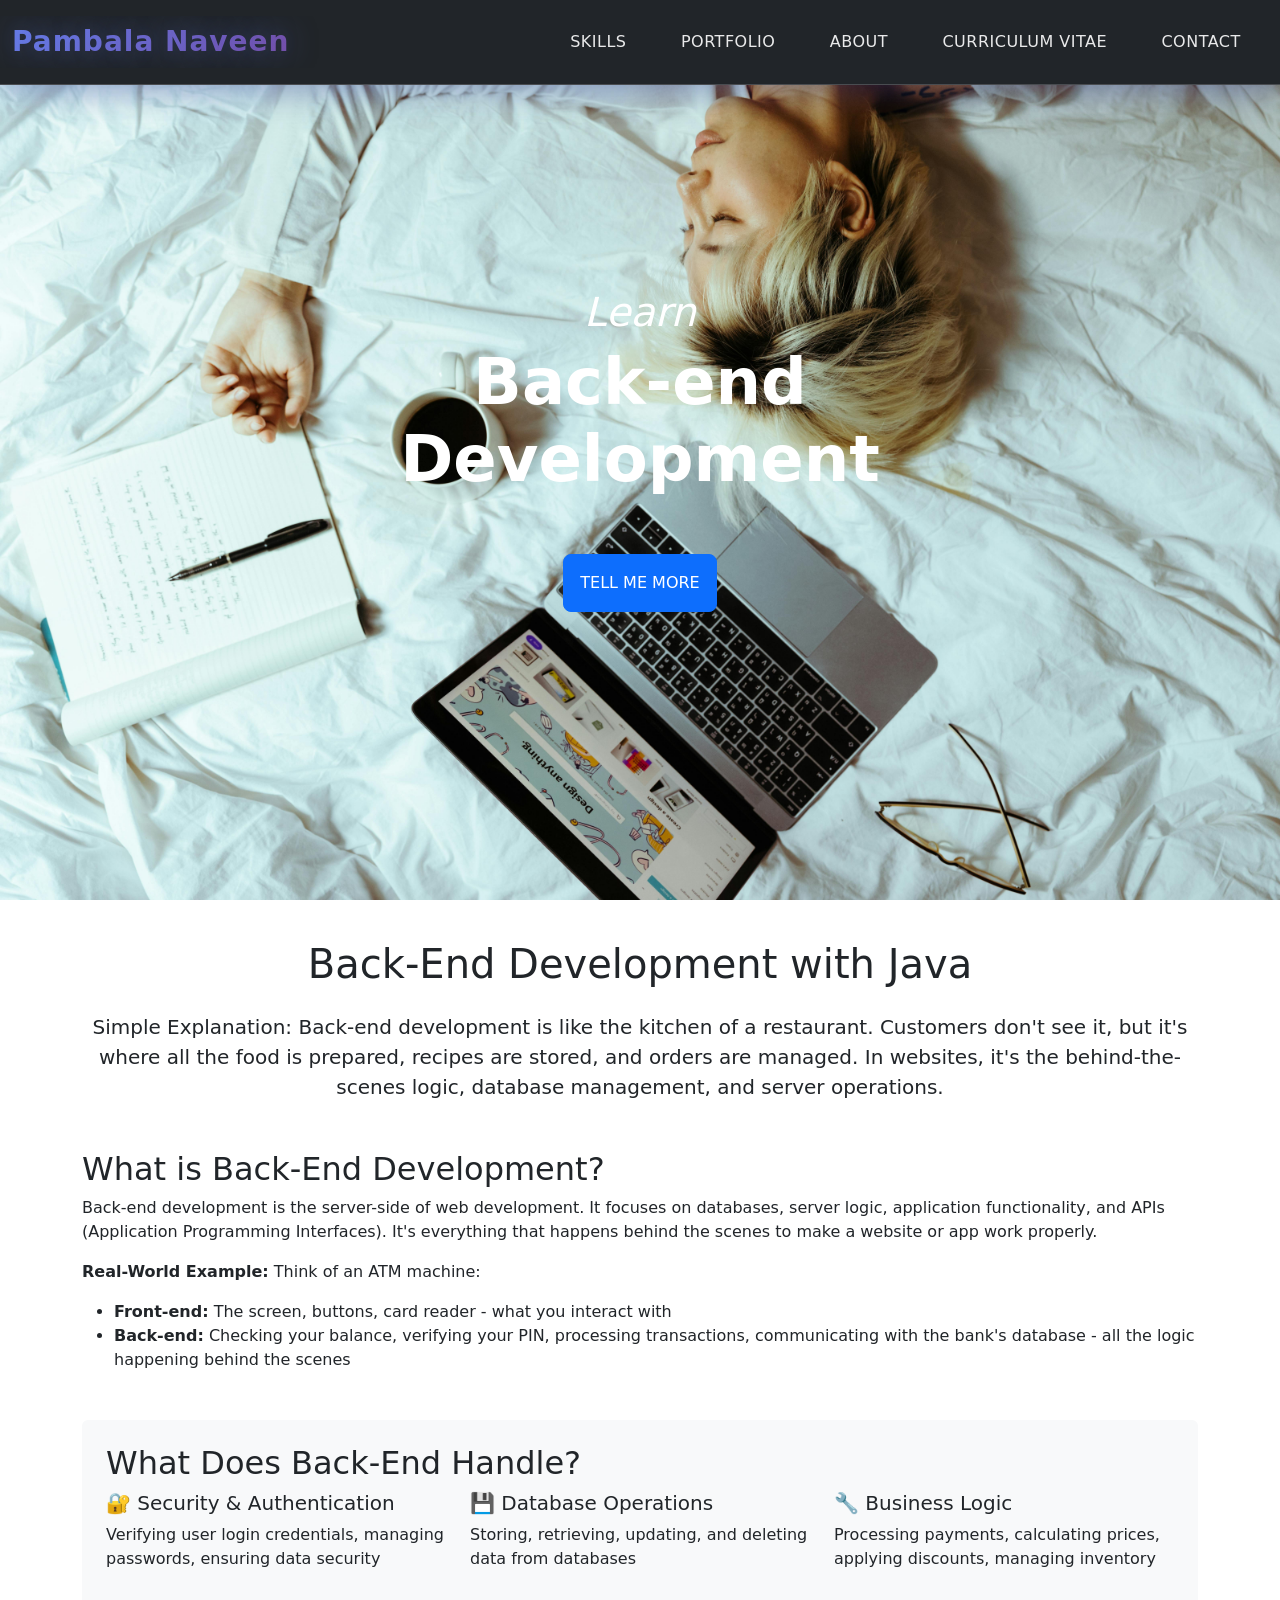
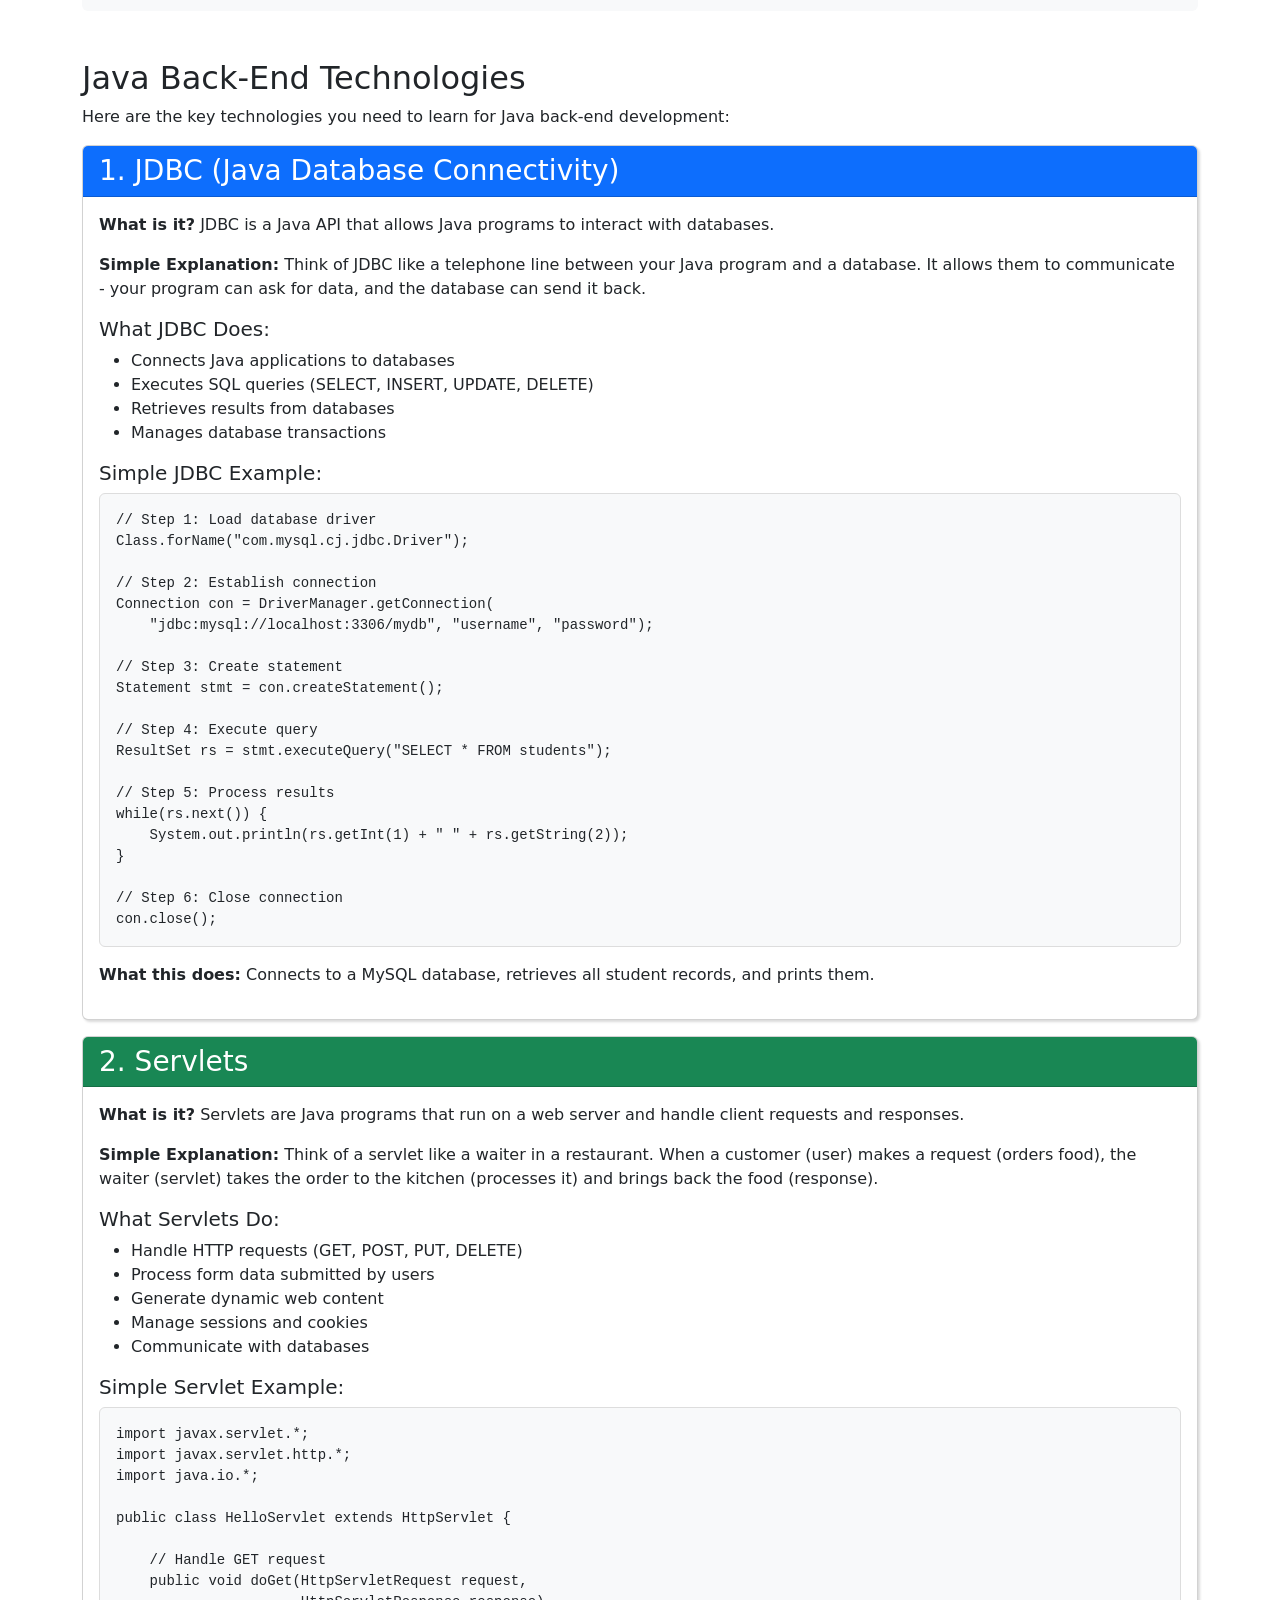
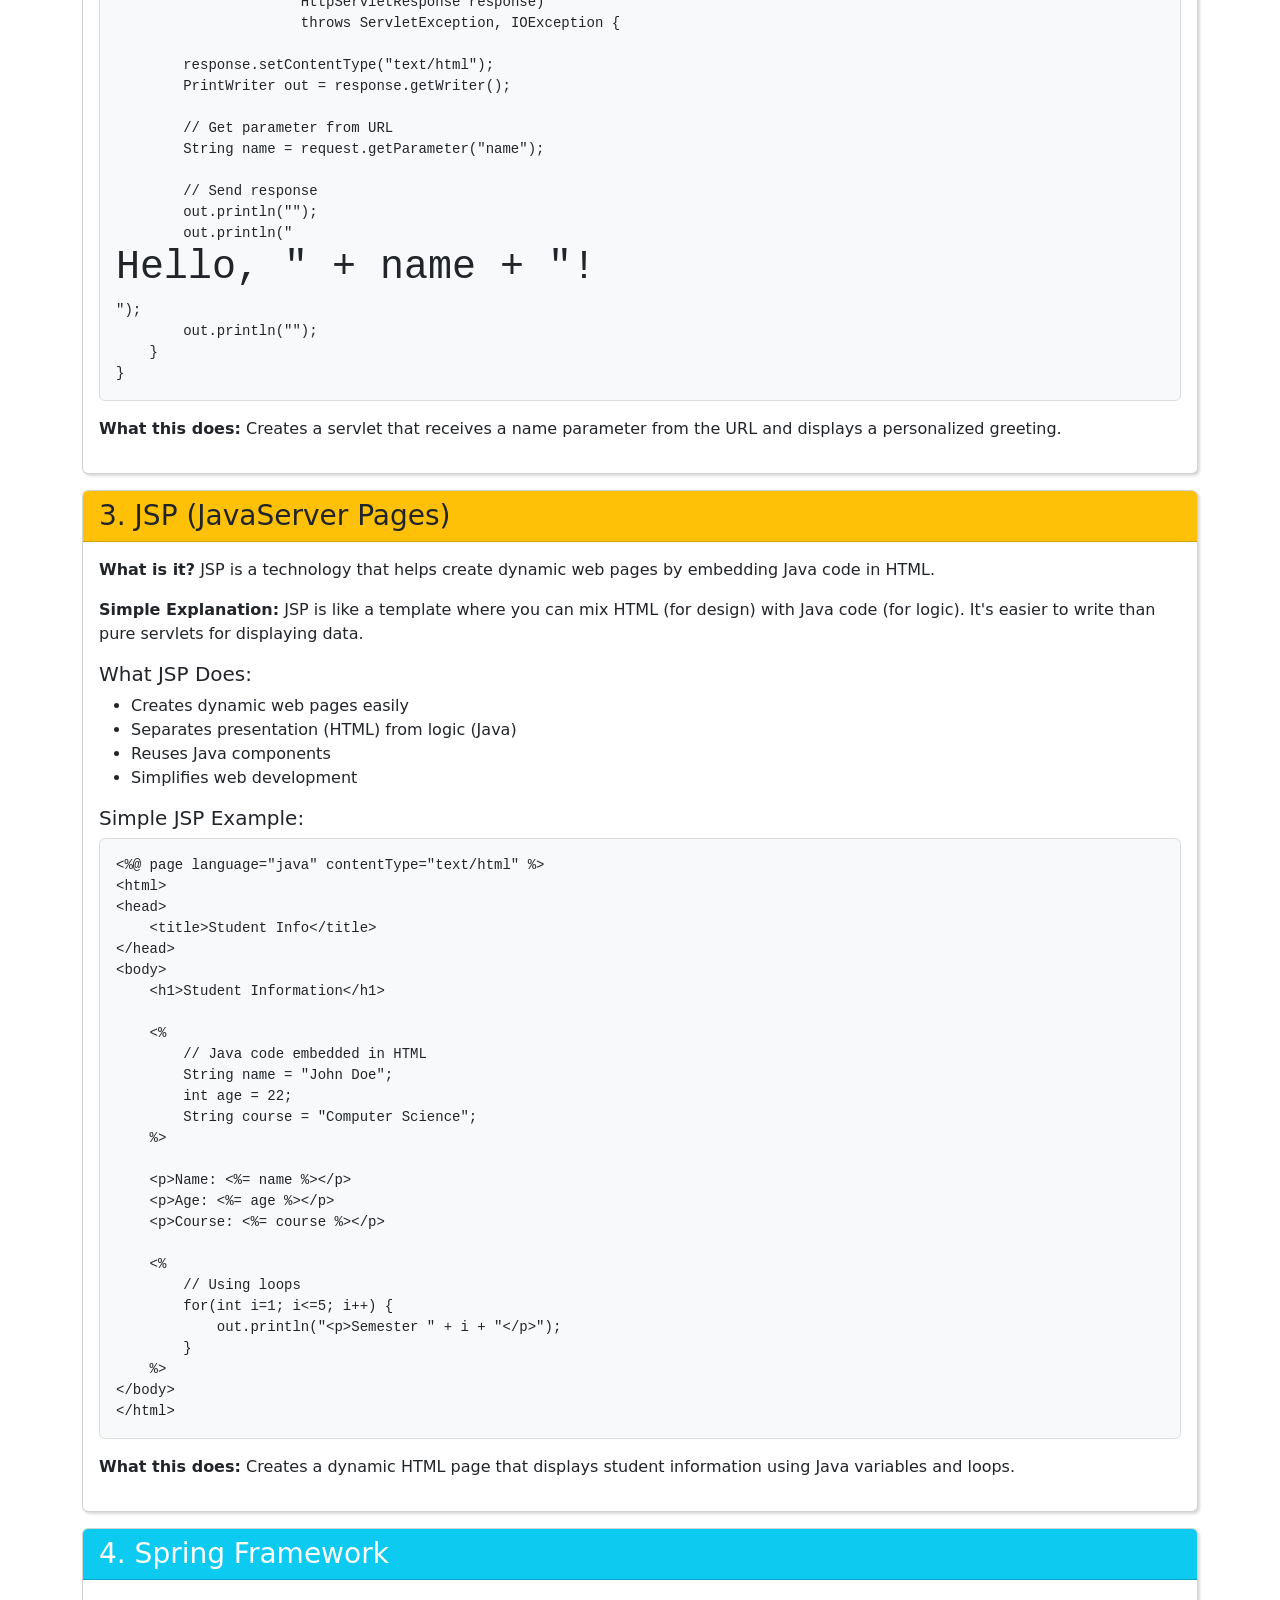
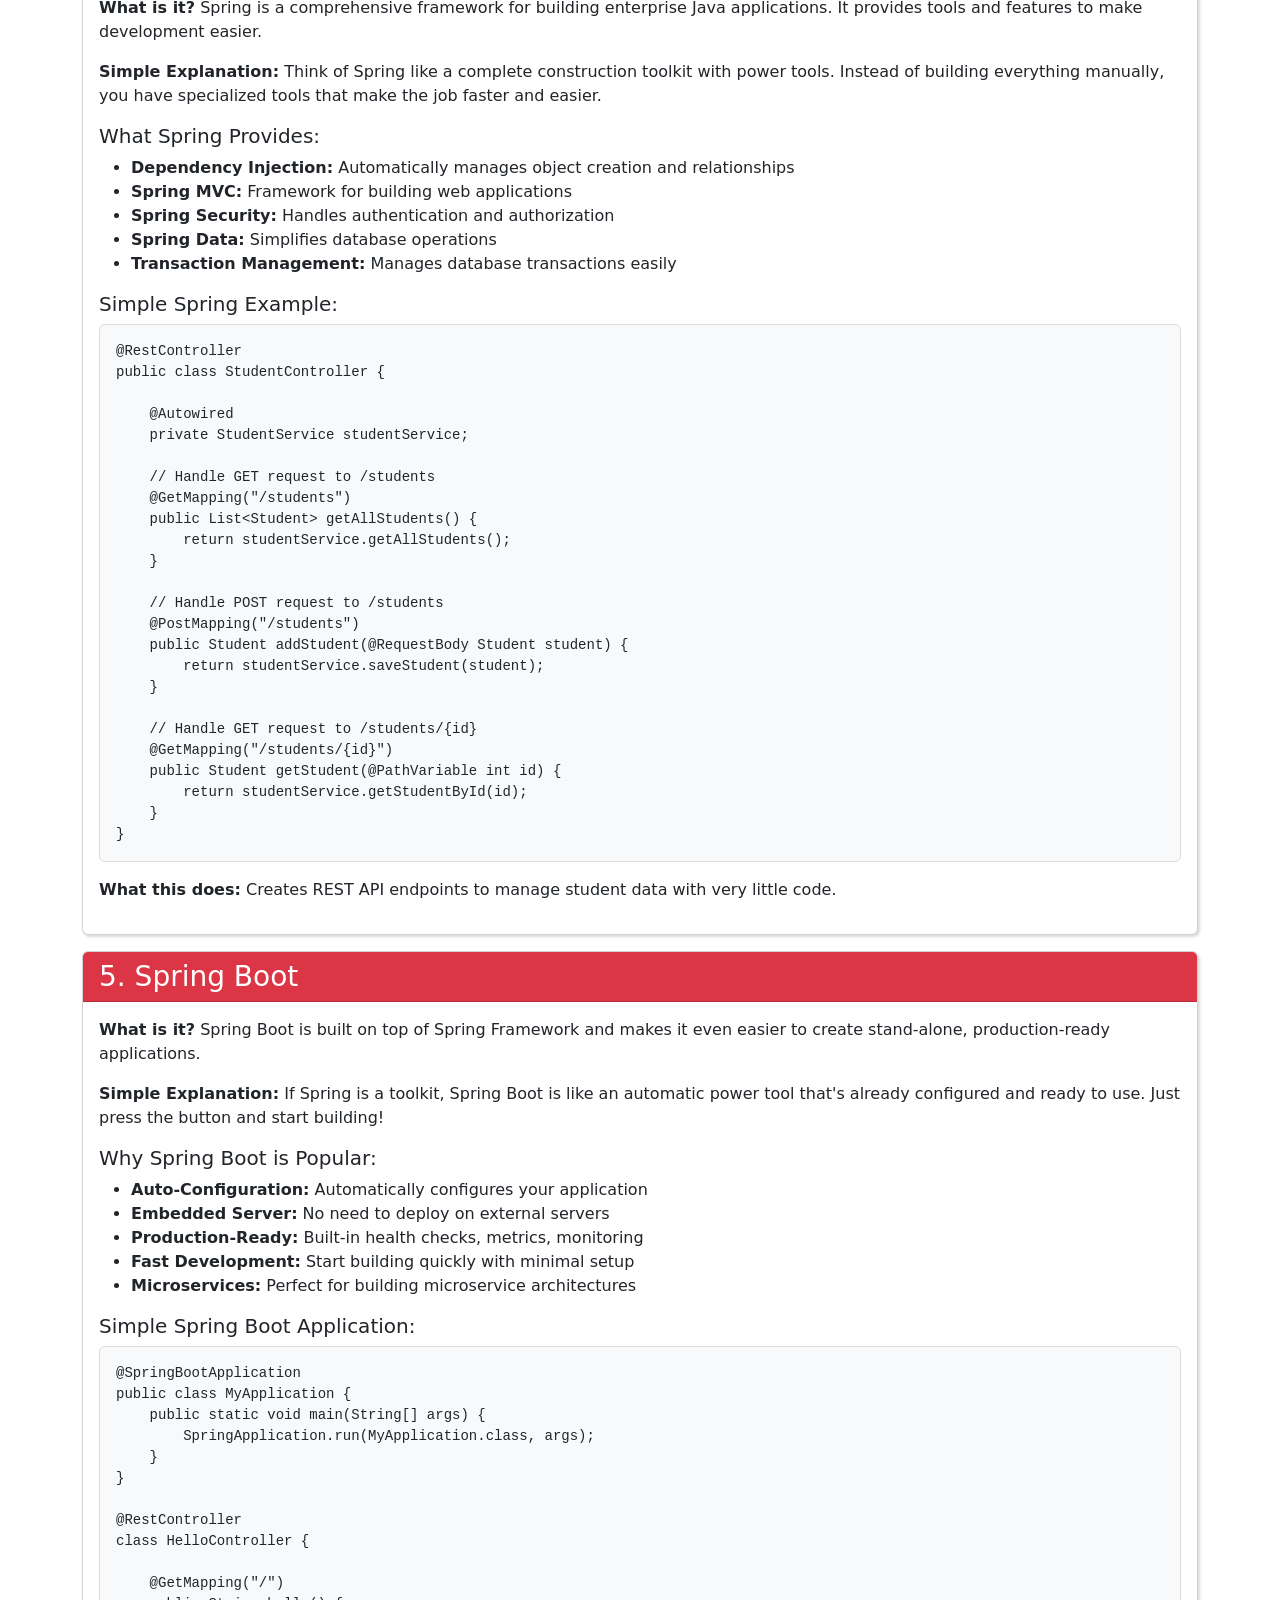
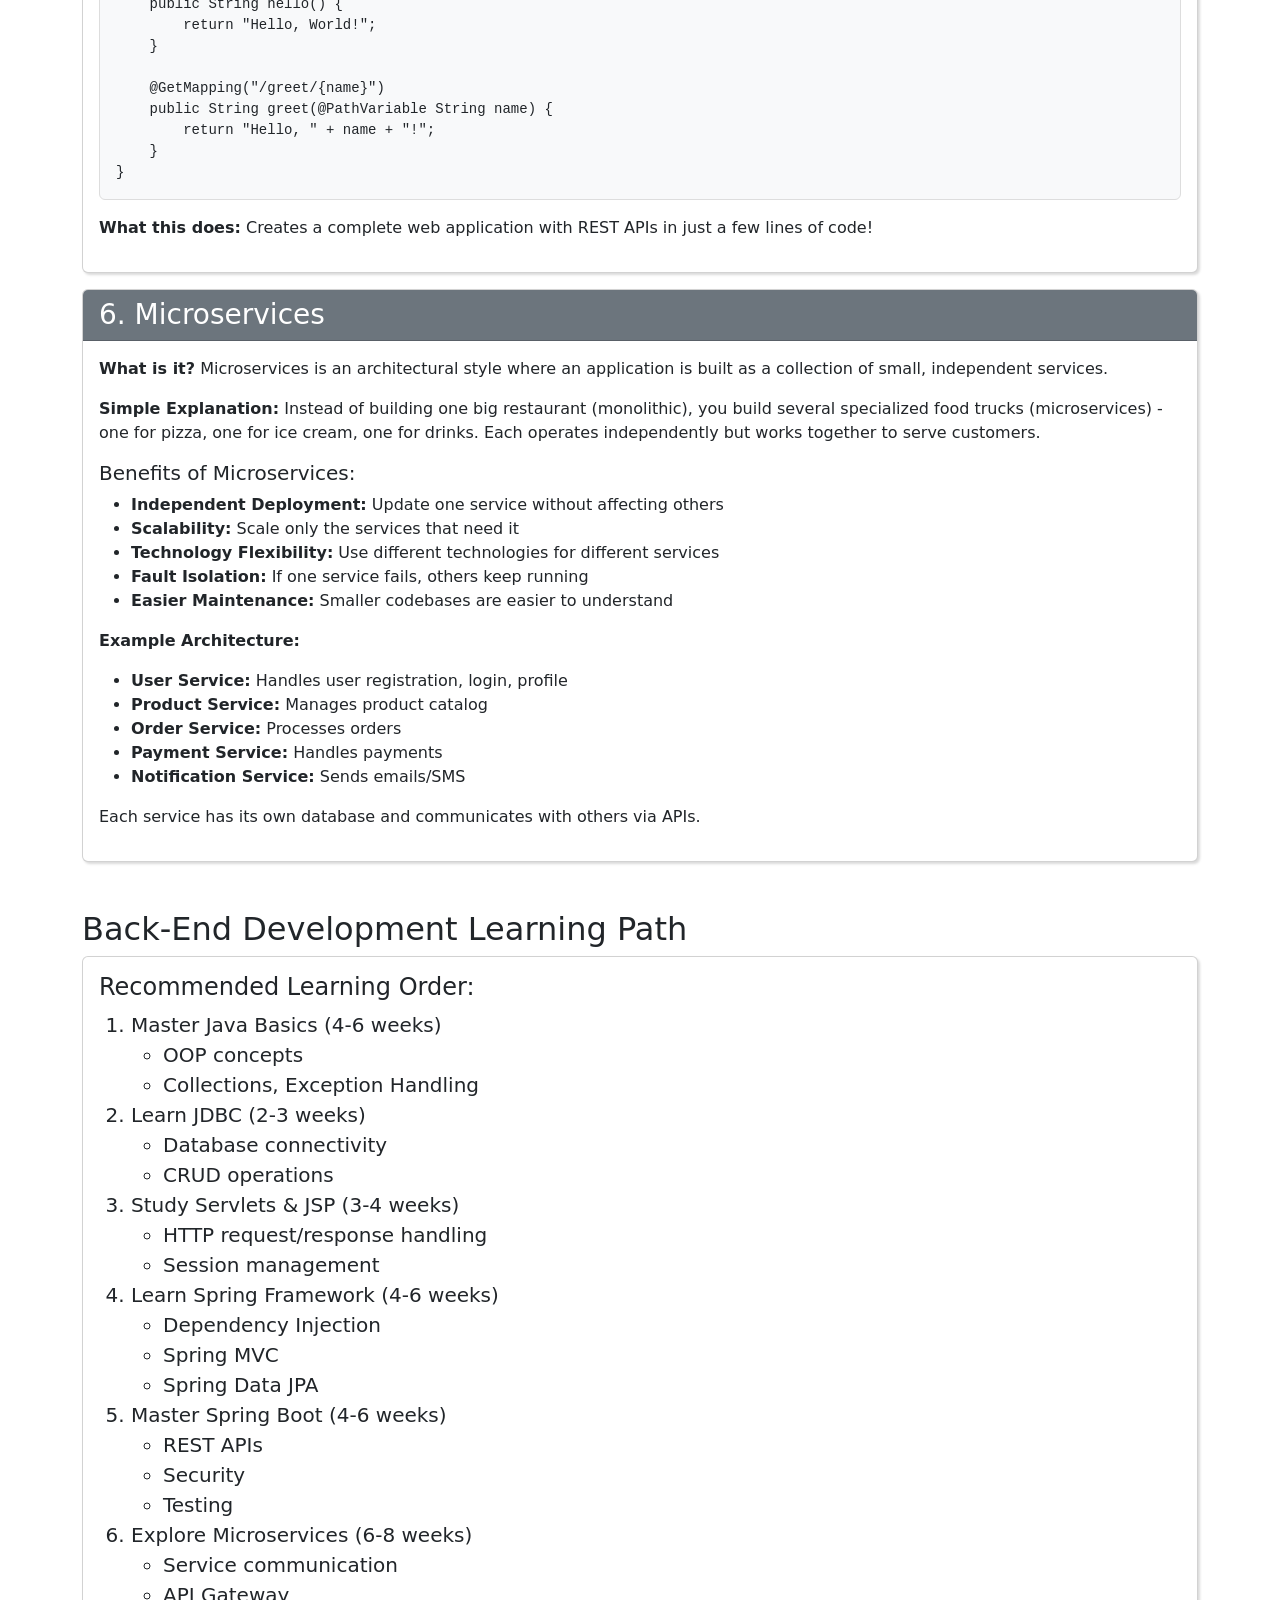
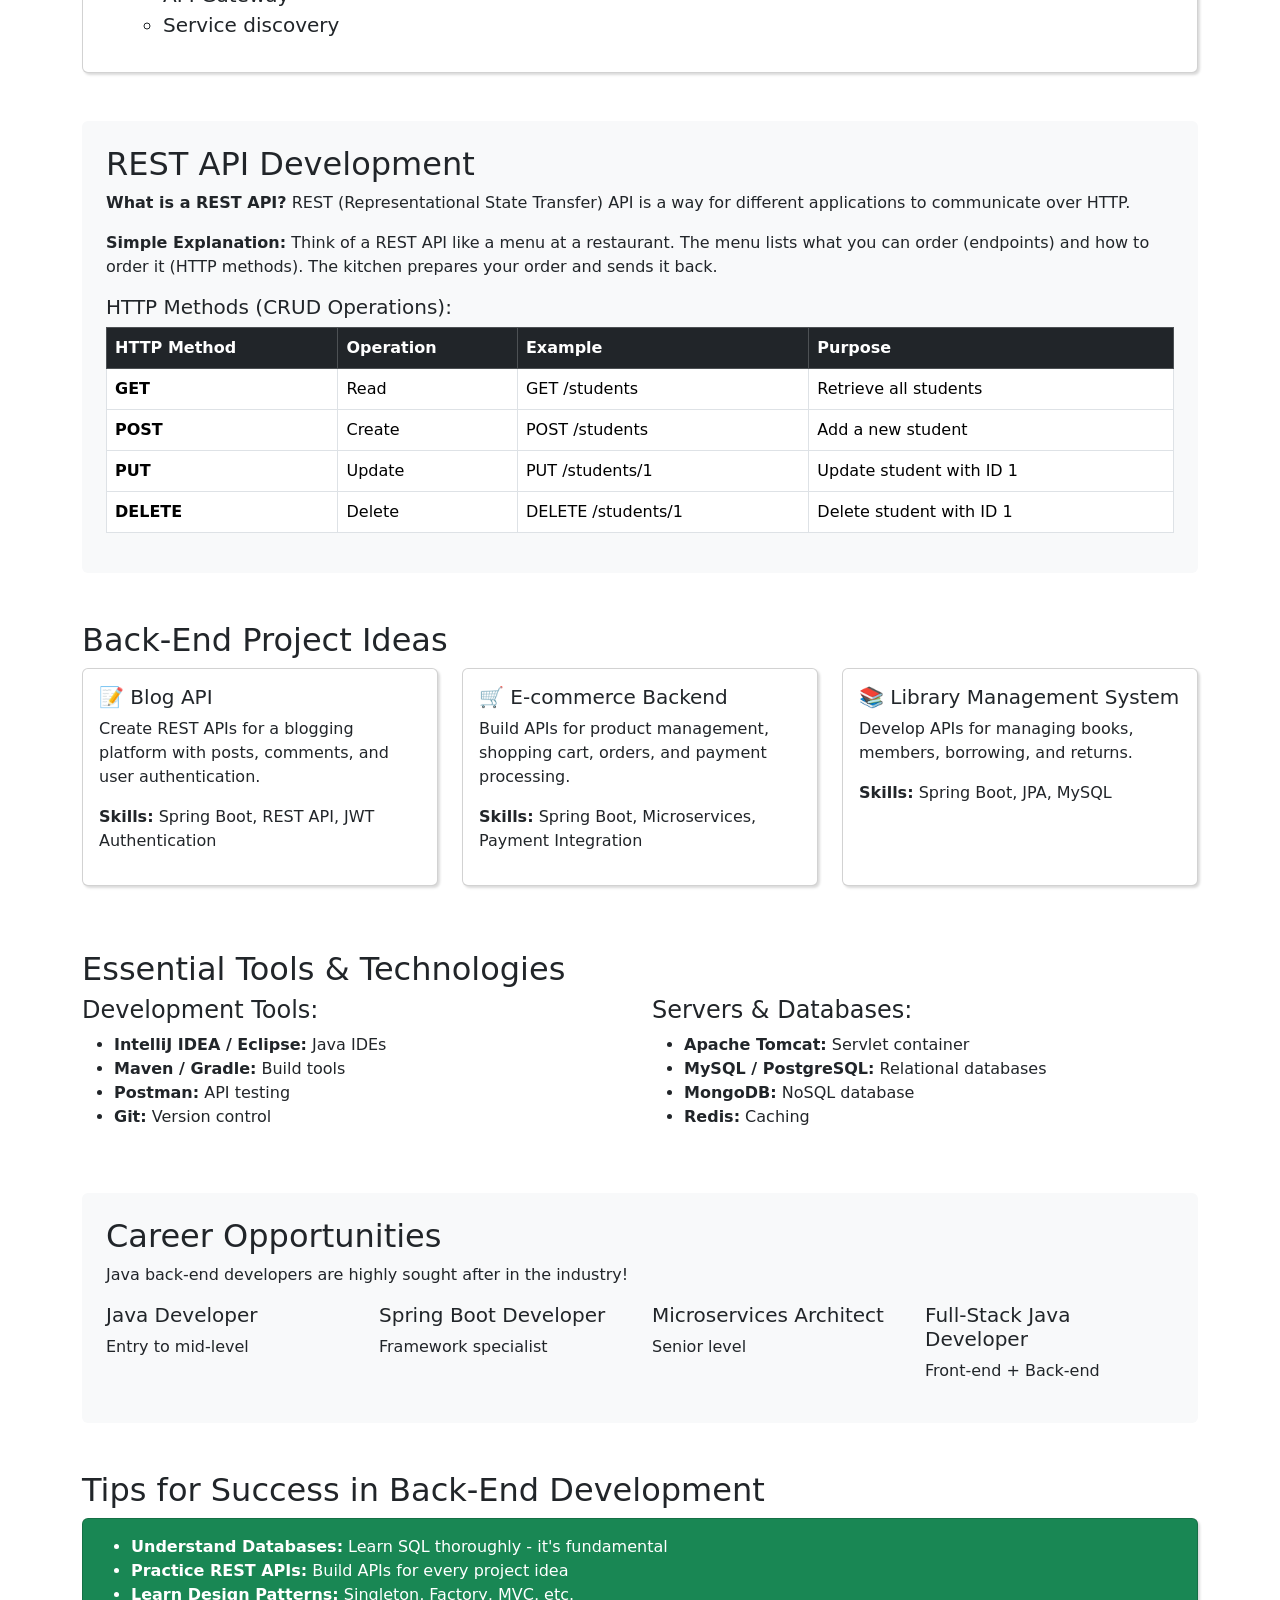
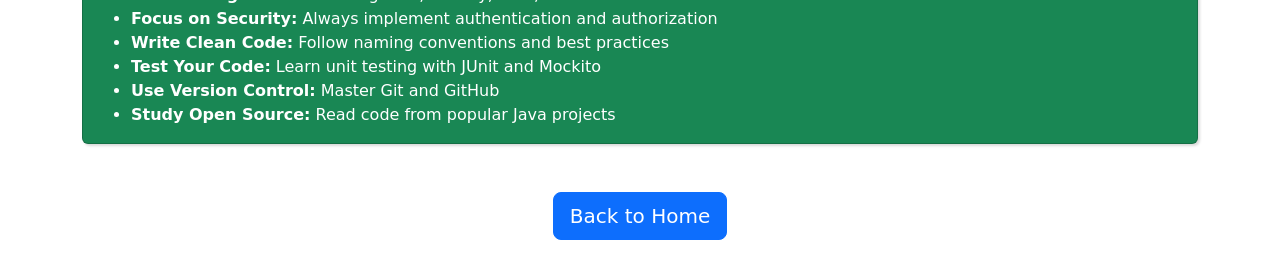
==== Back-end-development.html @ 79da0835 "first changes" ====
<!DOCTYPE html>
<html lang="en">

<head>
    <meta charset="UTF-8" />
    <meta name="viewport" content="width=device-width, initial-scale=1.0" />
    <title>Back-end Development | NaveenPambala</title>
    <!-- Linking CSS File -->
    <link rel="stylesheet" href="css/style.css" />
    <!-- Fontawesome link -->
    <link href="https://cdn.jsdelivr.net/npm/bootstrap@5.3.0-alpha1/dist/css/bootstrap.min.css" rel="stylesheet"
        integrity="sha384-GLhlTQ8iRABdZLl6O3oVMWSktQOp6b7In1Zl3/Jr59b6EGGoI1aFkw7cmDA6j6gD" crossorigin="anonymous">
    <!-- Bootstrap link -->
    <link rel="stylesheet" href="https://cdnjs.cloudflare.com/ajax/libs/font-awesome/6.3.0/css/all.min.css" />
</head>

<body>
    <header class="bg-dark fixed-top">
        <nav class="container-xxl navbar navbar-expand-lg py-3 bg-dark navbar-dark">
            <div class="container-fluid">
                <a class="navbar-brand fw-bold fs-3" href="index.html">Pambala Naveen</a>
                <button class="navbar-toggler" type="button" data-bs-toggle="collapse"
                    data-bs-target="#navbarSupportedContent" aria-controls="navbarSupportedContent"
                    aria-expanded="false" aria-label="Toggle navigation">
                    <span class="navbar-toggler-icon"></span>
                </button>
                <div class="collapse navbar-collapse" id="navbarSupportedContent">
                    <ul class="navbar-nav ms-auto mb-2 mb-lg-0">
                        <li class="nav-item mx-2">
                            <a class="nav-link" href="#skills">SKILLS</a>
                        </li>
                        <li class="nav-item mx-2">
                            <a class="nav-link" href="#portfolio">PORTFOLIO</a>
                        </li>
                        <li class="nav-item mx-2">
                            <a class="nav-link" href="#about">ABOUT</a>
                        </li>
                        <li class="nav-item mx-2">
                            <a class="nav-link" href="#cv">CURRICULUM VITAE</a>
                        </li>
                        <li class="nav-item mx-2">
                            <a class="nav-link" href="#contact">CONTACT</a>
                        </li>
                </div>
            </div>
        </nav>
    </header>
    <section class="hero d-flex flex-column align-items-center justify-content-center">
        <div class="text-center">
            <h1 class="h1 text-white fw-medium fst-italic">Learn</h1>
            <h2 class="display-3 text-white fw-bold">Back-end<br /> Development</h2>
            <a href="#content" class="btn btn-lg fs-6 fw-medium mt-5 btn-primary p-3">TELL ME MORE</a>
        </div>
    </section>

    <div class="main_container" style="padding: 40px 20px;" id="content">
        <div class="container">
            <h1 class="text-center mb-4">Back-End Development with Java</h1>
            <p class="lead text-center mb-5"><strong>Simple Explanation:</strong> Back-end development is like the kitchen of a restaurant. Customers don't see it, but it's where all the food is prepared, recipes are stored, and orders are managed. In websites, it's the behind-the-scenes logic, database management, and server operations.</p>

            <!-- What is Back-end Development -->
            <section class="mb-5">
                <h2>What is Back-End Development?</h2>
                <p>Back-end development is the server-side of web development. It focuses on databases, server logic, application functionality, and APIs (Application Programming Interfaces). It's everything that happens behind the scenes to make a website or app work properly.</p>
                <p><strong>Real-World Example:</strong> Think of an ATM machine:</p>
                <ul>
                    <li><strong>Front-end:</strong> The screen, buttons, card reader - what you interact with</li>
                    <li><strong>Back-end:</strong> Checking your balance, verifying your PIN, processing transactions, communicating with the bank's database - all the logic happening behind the scenes</li>
                </ul>
            </section>

            <!-- What Back-end Does -->
            <section class="mb-5 bg-light p-4 rounded">
                <h2>What Does Back-End Handle?</h2>
                <div class="row">
                    <div class="col-md-4">
                        <h5>🔐 Security & Authentication</h5>
                        <p>Verifying user login credentials, managing passwords, ensuring data security</p>
                    </div>
                    <div class="col-md-4">
                        <h5>💾 Database Operations</h5>
                        <p>Storing, retrieving, updating, and deleting data from databases</p>
                    </div>
                    <div class="col-md-4">
                        <h5>🔧 Business Logic</h5>
                        <p>Processing payments, calculating prices, applying discounts, managing inventory</p>
                    </div>
                </div>
            </section>

            <!-- Java Back-end Technologies -->
            <section class="mb-5">
                <h2>Java Back-End Technologies</h2>
                <p>Here are the key technologies you need to learn for Java back-end development:</p>

                <!-- JDBC -->
                <div class="card mb-3">
                    <div class="card-header bg-primary text-white">
                        <h3 class="mb-0">1. JDBC (Java Database Connectivity)</h3>
                    </div>
                    <div class="card-body">
                        <p><strong>What is it?</strong> JDBC is a Java API that allows Java programs to interact with databases.</p>
                        <p><strong>Simple Explanation:</strong> Think of JDBC like a telephone line between your Java program and a database. It allows them to communicate - your program can ask for data, and the database can send it back.</p>
                        <h5>What JDBC Does:</h5>
                        <ul>
                            <li>Connects Java applications to databases</li>
                            <li>Executes SQL queries (SELECT, INSERT, UPDATE, DELETE)</li>
                            <li>Retrieves results from databases</li>
                            <li>Manages database transactions</li>
                        </ul>
                        <h5>Simple JDBC Example:</h5>
                        <pre class="bg-light p-3 rounded"><code>// Step 1: Load database driver
Class.forName("com.mysql.cj.jdbc.Driver");

// Step 2: Establish connection
Connection con = DriverManager.getConnection(
    "jdbc:mysql://localhost:3306/mydb", "username", "password");

// Step 3: Create statement
Statement stmt = con.createStatement();

// Step 4: Execute query
ResultSet rs = stmt.executeQuery("SELECT * FROM students");

// Step 5: Process results
while(rs.next()) {
    System.out.println(rs.getInt(1) + " " + rs.getString(2));
}

// Step 6: Close connection
con.close();</code></pre>
                        <p><strong>What this does:</strong> Connects to a MySQL database, retrieves all student records, and prints them.</p>
                    </div>
                </div>

                <!-- Servlets -->
                <div class="card mb-3">
                    <div class="card-header bg-success text-white">
                        <h3 class="mb-0">2. Servlets</h3>
                    </div>
                    <div class="card-body">
                        <p><strong>What is it?</strong> Servlets are Java programs that run on a web server and handle client requests and responses.</p>
                        <p><strong>Simple Explanation:</strong> Think of a servlet like a waiter in a restaurant. When a customer (user) makes a request (orders food), the waiter (servlet) takes the order to the kitchen (processes it) and brings back the food (response).</p>
                        <h5>What Servlets Do:</h5>
                        <ul>
                            <li>Handle HTTP requests (GET, POST, PUT, DELETE)</li>
                            <li>Process form data submitted by users</li>
                            <li>Generate dynamic web content</li>
                            <li>Manage sessions and cookies</li>
                            <li>Communicate with databases</li>
                        </ul>
                        <h5>Simple Servlet Example:</h5>
                        <pre class="bg-light p-3 rounded"><code>import javax.servlet.*;
import javax.servlet.http.*;
import java.io.*;

public class HelloServlet extends HttpServlet {
    
    // Handle GET request
    public void doGet(HttpServletRequest request, 
                      HttpServletResponse response) 
                      throws ServletException, IOException {
        
        response.setContentType("text/html");
        PrintWriter out = response.getWriter();
        
        // Get parameter from URL
        String name = request.getParameter("name");
        
        // Send response
        out.println("<html><body>");
        out.println("<h1>Hello, " + name + "!</h1>");
        out.println("</body></html>");
    }
}</code></pre>
                        <p><strong>What this does:</strong> Creates a servlet that receives a name parameter from the URL and displays a personalized greeting.</p>
                    </div>
                </div>

                <!-- JSP -->
                <div class="card mb-3">
                    <div class="card-header bg-warning text-dark">
                        <h3 class="mb-0">3. JSP (JavaServer Pages)</h3>
                    </div>
                    <div class="card-body">
                        <p><strong>What is it?</strong> JSP is a technology that helps create dynamic web pages by embedding Java code in HTML.</p>
                        <p><strong>Simple Explanation:</strong> JSP is like a template where you can mix HTML (for design) with Java code (for logic). It's easier to write than pure servlets for displaying data.</p>
                        <h5>What JSP Does:</h5>
                        <ul>
                            <li>Creates dynamic web pages easily</li>
                            <li>Separates presentation (HTML) from logic (Java)</li>
                            <li>Reuses Java components</li>
                            <li>Simplifies web development</li>
                        </ul>
                        <h5>Simple JSP Example:</h5>
                        <pre class="bg-light p-3 rounded"><code>&lt;%@ page language="java" contentType="text/html" %&gt;
&lt;html&gt;
&lt;head&gt;
    &lt;title&gt;Student Info&lt;/title&gt;
&lt;/head&gt;
&lt;body&gt;
    &lt;h1&gt;Student Information&lt;/h1&gt;
    
    &lt;%
        // Java code embedded in HTML
        String name = "John Doe";
        int age = 22;
        String course = "Computer Science";
    %&gt;
    
    &lt;p&gt;Name: &lt;%= name %&gt;&lt;/p&gt;
    &lt;p&gt;Age: &lt;%= age %&gt;&lt;/p&gt;
    &lt;p&gt;Course: &lt;%= course %&gt;&lt;/p&gt;
    
    &lt;% 
        // Using loops
        for(int i=1; i&lt;=5; i++) {
            out.println("&lt;p&gt;Semester " + i + "&lt;/p&gt;");
        }
    %&gt;
&lt;/body&gt;
&lt;/html&gt;</code></pre>
                        <p><strong>What this does:</strong> Creates a dynamic HTML page that displays student information using Java variables and loops.</p>
                    </div>
                </div>

                <!-- Spring Framework -->
                <div class="card mb-3">
                    <div class="card-header bg-info text-white">
                        <h3 class="mb-0">4. Spring Framework</h3>
                    </div>
                    <div class="card-body">
                        <p><strong>What is it?</strong> Spring is a comprehensive framework for building enterprise Java applications. It provides tools and features to make development easier.</p>
                        <p><strong>Simple Explanation:</strong> Think of Spring like a complete construction toolkit with power tools. Instead of building everything manually, you have specialized tools that make the job faster and easier.</p>
                        <h5>What Spring Provides:</h5>
                        <ul>
                            <li><strong>Dependency Injection:</strong> Automatically manages object creation and relationships</li>
                            <li><strong>Spring MVC:</strong> Framework for building web applications</li>
                            <li><strong>Spring Security:</strong> Handles authentication and authorization</li>
                            <li><strong>Spring Data:</strong> Simplifies database operations</li>
                            <li><strong>Transaction Management:</strong> Manages database transactions easily</li>
                        </ul>
                        <h5>Simple Spring Example:</h5>
                        <pre class="bg-light p-3 rounded"><code>@RestController
public class StudentController {
    
    @Autowired
    private StudentService studentService;
    
    // Handle GET request to /students
    @GetMapping("/students")
    public List&lt;Student&gt; getAllStudents() {
        return studentService.getAllStudents();
    }
    
    // Handle POST request to /students
    @PostMapping("/students")
    public Student addStudent(@RequestBody Student student) {
        return studentService.saveStudent(student);
    }
    
    // Handle GET request to /students/{id}
    @GetMapping("/students/{id}")
    public Student getStudent(@PathVariable int id) {
        return studentService.getStudentById(id);
    }
}</code></pre>
                        <p><strong>What this does:</strong> Creates REST API endpoints to manage student data with very little code.</p>
                    </div>
                </div>

                <!-- Spring Boot -->
                <div class="card mb-3">
                    <div class="card-header bg-danger text-white">
                        <h3 class="mb-0">5. Spring Boot</h3>
                    </div>
                    <div class="card-body">
                        <p><strong>What is it?</strong> Spring Boot is built on top of Spring Framework and makes it even easier to create stand-alone, production-ready applications.</p>
                        <p><strong>Simple Explanation:</strong> If Spring is a toolkit, Spring Boot is like an automatic power tool that's already configured and ready to use. Just press the button and start building!</p>
                        <h5>Why Spring Boot is Popular:</h5>
                        <ul>
                            <li><strong>Auto-Configuration:</strong> Automatically configures your application</li>
                            <li><strong>Embedded Server:</strong> No need to deploy on external servers</li>
                            <li><strong>Production-Ready:</strong> Built-in health checks, metrics, monitoring</li>
                            <li><strong>Fast Development:</strong> Start building quickly with minimal setup</li>
                            <li><strong>Microservices:</strong> Perfect for building microservice architectures</li>
                        </ul>
                        <h5>Simple Spring Boot Application:</h5>
                        <pre class="bg-light p-3 rounded"><code>@SpringBootApplication
public class MyApplication {
    public static void main(String[] args) {
        SpringApplication.run(MyApplication.class, args);
    }
}

@RestController
class HelloController {
    
    @GetMapping("/")
    public String hello() {
        return "Hello, World!";
    }
    
    @GetMapping("/greet/{name}")
    public String greet(@PathVariable String name) {
        return "Hello, " + name + "!";
    }
}</code></pre>
                        <p><strong>What this does:</strong> Creates a complete web application with REST APIs in just a few lines of code!</p>
                    </div>
                </div>

                <!-- Microservices -->
                <div class="card mb-3">
                    <div class="card-header bg-secondary text-white">
                        <h3 class="mb-0">6. Microservices</h3>
                    </div>
                    <div class="card-body">
                        <p><strong>What is it?</strong> Microservices is an architectural style where an application is built as a collection of small, independent services.</p>
                        <p><strong>Simple Explanation:</strong> Instead of building one big restaurant (monolithic), you build several specialized food trucks (microservices) - one for pizza, one for ice cream, one for drinks. Each operates independently but works together to serve customers.</p>
                        <h5>Benefits of Microservices:</h5>
                        <ul>
                            <li><strong>Independent Deployment:</strong> Update one service without affecting others</li>
                            <li><strong>Scalability:</strong> Scale only the services that need it</li>
                            <li><strong>Technology Flexibility:</strong> Use different technologies for different services</li>
                            <li><strong>Fault Isolation:</strong> If one service fails, others keep running</li>
                            <li><strong>Easier Maintenance:</strong> Smaller codebases are easier to understand</li>
                        </ul>
                        <p><strong>Example Architecture:</strong></p>
                        <ul>
                            <li><strong>User Service:</strong> Handles user registration, login, profile</li>
                            <li><strong>Product Service:</strong> Manages product catalog</li>
                            <li><strong>Order Service:</strong> Processes orders</li>
                            <li><strong>Payment Service:</strong> Handles payments</li>
                            <li><strong>Notification Service:</strong> Sends emails/SMS</li>
                        </ul>
                        <p>Each service has its own database and communicates with others via APIs.</p>
                    </div>
                </div>
            </section>

            <!-- Learning Path -->
            <section class="mb-5">
                <h2>Back-End Development Learning Path</h2>
                <div class="card">
                    <div class="card-body">
                        <h4>Recommended Learning Order:</h4>
                        <ol class="lead">
                            <li><strong>Master Java Basics</strong> (4-6 weeks)
                                <ul>
                                    <li>OOP concepts</li>
                                    <li>Collections, Exception Handling</li>
                                </ul>
                            </li>
                            <li><strong>Learn JDBC</strong> (2-3 weeks)
                                <ul>
                                    <li>Database connectivity</li>
                                    <li>CRUD operations</li>
                                </ul>
                            </li>
                            <li><strong>Study Servlets & JSP</strong> (3-4 weeks)
                                <ul>
                                    <li>HTTP request/response handling</li>
                                    <li>Session management</li>
                                </ul>
                            </li>
                            <li><strong>Learn Spring Framework</strong> (4-6 weeks)
                                <ul>
                                    <li>Dependency Injection</li>
                                    <li>Spring MVC</li>
                                    <li>Spring Data JPA</li>
                                </ul>
                            </li>
                            <li><strong>Master Spring Boot</strong> (4-6 weeks)
                                <ul>
                                    <li>REST APIs</li>
                                    <li>Security</li>
                                    <li>Testing</li>
                                </ul>
                            </li>
                            <li><strong>Explore Microservices</strong> (6-8 weeks)
                                <ul>
                                    <li>Service communication</li>
                                    <li>API Gateway</li>
                                    <li>Service discovery</li>
                                </ul>
                            </li>
                        </ol>
                    </div>
                </div>
            </section>

            <!-- API Development -->
            <section class="mb-5 bg-light p-4 rounded">
                <h2>REST API Development</h2>
                <p><strong>What is a REST API?</strong> REST (Representational State Transfer) API is a way for different applications to communicate over HTTP.</p>
                <p><strong>Simple Explanation:</strong> Think of a REST API like a menu at a restaurant. The menu lists what you can order (endpoints) and how to order it (HTTP methods). The kitchen prepares your order and sends it back.</p>
                
                <h5>HTTP Methods (CRUD Operations):</h5>
                <div class="table-responsive">
                    <table class="table table-bordered">
                        <thead class="table-dark">
                            <tr>
                                <th>HTTP Method</th>
                                <th>Operation</th>
                                <th>Example</th>
                                <th>Purpose</th>
                            </tr>
                        </thead>
                        <tbody>
                            <tr>
                                <td><strong>GET</strong></td>
                                <td>Read</td>
                                <td>GET /students</td>
                                <td>Retrieve all students</td>
                            </tr>
                            <tr>
                                <td><strong>POST</strong></td>
                                <td>Create</td>
                                <td>POST /students</td>
                                <td>Add a new student</td>
                            </tr>
                            <tr>
                                <td><strong>PUT</strong></td>
                                <td>Update</td>
                                <td>PUT /students/1</td>
                                <td>Update student with ID 1</td>
                            </tr>
                            <tr>
                                <td><strong>DELETE</strong></td>
                                <td>Delete</td>
                                <td>DELETE /students/1</td>
                                <td>Delete student with ID 1</td>
                            </tr>
                        </tbody>
                    </table>
                </div>
            </section>

            <!-- Project Ideas -->
            <section class="mb-5">
                <h2>Back-End Project Ideas</h2>
                <div class="row">
                    <div class="col-md-4 mb-3">
                        <div class="card h-100">
                            <div class="card-body">
                                <h5>📝 Blog API</h5>
                                <p>Create REST APIs for a blogging platform with posts, comments, and user authentication.</p>
                                <p><strong>Skills:</strong> Spring Boot, REST API, JWT Authentication</p>
                            </div>
                        </div>
                    </div>
                    <div class="col-md-4 mb-3">
                        <div class="card h-100">
                            <div class="card-body">
                                <h5>🛒 E-commerce Backend</h5>
                                <p>Build APIs for product management, shopping cart, orders, and payment processing.</p>
                                <p><strong>Skills:</strong> Spring Boot, Microservices, Payment Integration</p>
                            </div>
                        </div>
                    </div>
                    <div class="col-md-4 mb-3">
                        <div class="card h-100">
                            <div class="card-body">
                                <h5>📚 Library Management System</h5>
                                <p>Develop APIs for managing books, members, borrowing, and returns.</p>
                                <p><strong>Skills:</strong> Spring Boot, JPA, MySQL</p>
                            </div>
                        </div>
                    </div>
                </div>
            </section>

            <!-- Tools & Technologies -->
            <section class="mb-5">
                <h2>Essential Tools & Technologies</h2>
                <div class="row">
                    <div class="col-md-6">
                        <h4>Development Tools:</h4>
                        <ul>
                            <li><strong>IntelliJ IDEA / Eclipse:</strong> Java IDEs</li>
                            <li><strong>Maven / Gradle:</strong> Build tools</li>
                            <li><strong>Postman:</strong> API testing</li>
                            <li><strong>Git:</strong> Version control</li>
                        </ul>
                    </div>
                    <div class="col-md-6">
                        <h4>Servers & Databases:</h4>
                        <ul>
                            <li><strong>Apache Tomcat:</strong> Servlet container</li>
                            <li><strong>MySQL / PostgreSQL:</strong> Relational databases</li>
                            <li><strong>MongoDB:</strong> NoSQL database</li>
                            <li><strong>Redis:</strong> Caching</li>
                        </ul>
                    </div>
                </div>
            </section>

            <!-- Career Opportunities -->
            <section class="mb-5 bg-light p-4 rounded">
                <h2>Career Opportunities</h2>
                <p>Java back-end developers are highly sought after in the industry!</p>
                <div class="row">
                    <div class="col-md-3">
                        <h5>Java Developer</h5>
                        <p>Entry to mid-level</p>
                    </div>
                    <div class="col-md-3">
                        <h5>Spring Boot Developer</h5>
                        <p>Framework specialist</p>
                    </div>
                    <div class="col-md-3">
                        <h5>Microservices Architect</h5>
                        <p>Senior level</p>
                    </div>
                    <div class="col-md-3">
                        <h5>Full-Stack Java Developer</h5>
                        <p>Front-end + Back-end</p>
                    </div>
                </div>
            </section>

            <!-- Tips for Success -->
            <section class="mb-5">
                <h2>Tips for Success in Back-End Development</h2>
                <div class="card bg-success text-white">
                    <div class="card-body">
                        <ul class="mb-0">
                            <li><strong>Understand Databases:</strong> Learn SQL thoroughly - it's fundamental</li>
                            <li><strong>Practice REST APIs:</strong> Build APIs for every project idea</li>
                            <li><strong>Learn Design Patterns:</strong> Singleton, Factory, MVC, etc.</li>
                            <li><strong>Focus on Security:</strong> Always implement authentication and authorization</li>
                            <li><strong>Write Clean Code:</strong> Follow naming conventions and best practices</li>
                            <li><strong>Test Your Code:</strong> Learn unit testing with JUnit and Mockito</li>
                            <li><strong>Use Version Control:</strong> Master Git and GitHub</li>
                            <li><strong>Study Open Source:</strong> Read code from popular Java projects</li>
                        </ul>
                    </div>
                </div>
            </section>

            <div class="text-center mt-5">
                <a href="index.html" class="btn btn-primary btn-lg">Back to Home</a>
            </div>
        </div>
    </div>

    <!-- Bootstrap JavaScript -->
    <script src="https://cdn.jsdelivr.net/npm/bootstrap@5.3.0-alpha1/dist/js/bootstrap.bundle.min.js"
        integrity="sha384-w76AqPfDkMBDXo30jS1Sgez6pr3x5MlQ1ZAGC+nuZB+EYdgRZgiwxhTBTkF7CXvN"
        crossorigin="anonymous"></script>
</body>

</html>
---- css/style.css ----
/* Color variables */
:root {
  --white-color: #fff;
  --bg-color: #fff;
  --gray-color: #ccc;
}

/* Changing background color */
body {
  background: var(--bg-color) !important;
}

/* ========================================
   MODERN NAVBAR DESIGN
   ======================================== */

/* Navbar container with glass morphism */
.navbar {
  backdrop-filter: blur(10px);
  background: rgba(13, 27, 42, 0.9) !important;
  box-shadow: 0 8px 32px 0 rgba(31, 38, 135, 0.37);
  border-bottom: 1px solid rgba(255, 255, 255, 0.18);
  transition: all 0.3s ease;
  padding: 1rem 0 !important;
}

/* Navbar on scroll effect */
.navbar.scrolled {
  background: rgba(13, 27, 42, 0.98) !important;
  box-shadow: 0 4px 30px rgba(0, 0, 0, 0.3);
}

/* Brand styling */
.navbar-brand {
  font-weight: 700;
  font-size: 1.8rem !important;
  background: linear-gradient(135deg, #667eea 0%, #764ba2 100%);
  -webkit-background-clip: text;
  -webkit-text-fill-color: transparent;
  background-clip: text;
  letter-spacing: 1px;
  transition: all 0.3s ease;
  text-shadow: 0 0 30px rgba(102, 126, 234, 0.5);
}

.navbar-brand:hover {
  transform: scale(1.05);
  filter: brightness(1.2);
}

/* Navigation links */
.nav-item {
  margin: 0 0.5rem;
}

.nav-item .nav-link {
  color: rgba(255, 255, 255, 0.9) !important;
  font-weight: 500;
  font-size: 1rem;
  padding: 0.5rem 1.2rem !important;
  border-radius: 8px;
  transition: all 0.3s ease;
  position: relative;
  overflow: hidden;
  letter-spacing: 0.5px;
}

/* Hover effect with gradient background */
.nav-item .nav-link::before {
  content: '';
  position: absolute;
  top: 0;
  left: -100%;
  width: 100%;
  height: 100%;
  background: linear-gradient(135deg, rgba(102, 126, 234, 0.2) 0%, rgba(118, 75, 162, 0.2) 100%);
  transition: left 0.3s ease;
  z-index: -1;
}

.nav-item .nav-link:hover::before {
  left: 0;
}

.nav-item .nav-link:hover {
  color: #fff !important;
  transform: translateY(-2px);
  background: rgba(255, 255, 255, 0.1);
  box-shadow: 0 4px 15px rgba(102, 126, 234, 0.3);
}

/* Active link styling */
.nav-item .nav-link.active,
.nav-item .nav-link:active {
  background: linear-gradient(135deg, #667eea 0%, #764ba2 100%);
  color: #fff !important;
  box-shadow: 0 4px 20px rgba(102, 126, 234, 0.5);
}

/* Underline animation */
.nav-item .nav-link::after {
  content: '';
  position: absolute;
  bottom: 5px;
  left: 50%;
  width: 0;
  height: 2px;
  background: linear-gradient(90deg, #667eea, #764ba2);
  transition: all 0.3s ease;
  transform: translateX(-50%);
}

.nav-item .nav-link:hover::after {
  width: 80%;
}

/* Hamburger menu button */
.navbar-toggler {
  border: 2px solid rgba(255, 255, 255, 0.3);
  border-radius: 8px;
  padding: 0.5rem;
  transition: all 0.3s ease;
}

.navbar-toggler:hover {
  border-color: rgba(102, 126, 234, 0.8);
  background: rgba(102, 126, 234, 0.1);
  transform: scale(1.05);
}

.navbar-toggler:focus {
  box-shadow: 0 0 0 0.25rem rgba(102, 126, 234, 0.3);
}

.navbar-toggler-icon {
  background-image: url("data:image/svg+xml,%3csvg xmlns='http://www.w3.org/2000/svg' viewBox='0 0 30 30'%3e%3cpath stroke='rgba%28255, 255, 255, 0.9%29' stroke-linecap='round' stroke-miterlimit='10' stroke-width='2' d='M4 7h22M4 15h22M4 23h22'/%3e%3c/svg%3e");
  transition: all 0.3s ease;
}

/* Mobile menu styling */
@media (max-width: 991px) {
  .navbar-collapse {
    background: rgba(13, 27, 42, 0.95);
    backdrop-filter: blur(20px);
    margin-top: 1rem;
    padding: 1rem;
    border-radius: 12px;
    box-shadow: 0 8px 32px 0 rgba(31, 38, 135, 0.37);
    border: 1px solid rgba(255, 255, 255, 0.1);
  }

  .nav-item {
    margin: 0.3rem 0;
  }

  .nav-item .nav-link {
    padding: 0.8rem 1rem !important;
    border-radius: 8px;
    text-align: center;
  }

  .nav-item .nav-link:hover {
    transform: translateX(5px);
  }

  .navbar-brand {
    font-size: 1.5rem !important;
  }
}

/* Smooth scroll behavior */
html {
  scroll-behavior: smooth;
}

/* Navbar fixed at top with animation */
header.fixed-top {
  animation: slideDown 0.5s ease-out;
}

@keyframes slideDown {
  from {
    transform: translateY(-100%);
    opacity: 0;
  }
  to {
    transform: translateY(0);
    opacity: 1;
  }
}

/* Hero section background image */
.hero {
  height: 100vh;
  background-image: url("../images/pexels-ketut-subiyanto-4132585.jpg");
  background-repeat: no-repeat;
  background-size: cover;
  background-attachment: fixed;
}

.banner {
  height: 100vh;
  background-image: url("../images/oops_banner.jpg");
  background-repeat: no-repeat;
  background-size: cover;
  background-attachment: fixed;
}

#skills i {
  height: 100px;
  width: 100px;
}

#portfolio img {
  height: 300px;
  object-fit: cover;
}

#about .img,
#about img,
.hire-text h2 {
  position: relative;
}

/* Timeline background line */
#about .img::before {
  content: "";
  left: 50%;
  width: 4px;
  position: absolute;
  height: calc(100% + 140px);
  background: var(--gray-color);
}

#about img,
#about .hire-text h2 {
  width: 140px;
}

#about .hire-text h2 {
  height: 140px;
}

.social-icons a {
  width: 40px;
  height: 40px;
  transition: transform 0.3s ease-in-out;
}

.social-icons a:hover {
  /* background-color: #0d4ca0; */
  transform: scale(1.1);
}

footer .social-icons a {
  width: 30px;
  height: 30px;
}

#cv img {
  width: 230px;
}

/* Contact section background image */
#contact {
  background-size: cover;
  background-attachment: fixed;
  background-position: center;
  background-image: url("../images/contact-bg.jpeg");
}

.card {
  box-shadow: rgba(0, 0, 0, 0.15) 1.95px 1.95px 2.6px;
  transition: transform 0.3s ease-in-out;
}

.card:hover {
  transform: scale(1.1);
}


@media screen and (max-width: 990px) {
  #skills .card {
    width: calc(100% / 2 - 10px) !important;
  }
}

@media screen and (max-width: 668px) {

  #skills .card,
  #portfolio .card-wrapper {
    width: 100% !important;
  }
}

.user_heading {
  padding-top: 10px;


}

.user_heading:hover {
  background-color: #EFF0F7;
}

.user_heading a {
  text-decoration: none;
  color: #000;
}

.class_container {
  justify-content: center;
  align-items: center;
  text-align: center;
  background-color: #EFF0F7;
  padding: 20px;
  max-width: 100%;
  overflow-x: hidden;
}

.class_container img,
.object_container img,
.method_container img {
  max-width: 100%;
  height: auto;
  display: block;
  margin: 0 auto;

}

.col-lg-5 img {
  max-width: 100%;
  height: auto;
  display: block;
  margin: 0 auto;
  justify-content: center;
  align-items: center;
}

.variable_container,
.method_container,
.object_container {
  justify-content: center;
  align-items: center;
  background-color: #EFF0F7;
  padding: 20px;
  max-width: 100%;
  overflow-x: hidden;
}
.oop_container{
  background-color:#EFF0F7;
   padding: 10px 20px;
}
pre {
  background-color: #f4f4f4;
  padding: 15px;
  border-radius: 5px;
  border: 1px solid #ddd;
  font-family: 'Courier New', Courier, monospace;
  font-size: 14px;
  overflow-x: auto;  
  word-wrap: break-word;
  white-space: pre-wrap;
}

/* ========================================
   RESPONSIVE MOBILE STYLES
   ======================================== */

/* Tablets and Small Desktops (max-width: 992px) */
@media screen and (max-width: 992px) {
  /* Hero section adjustments */
  .hero, .banner {
    height: 70vh;
    background-attachment: scroll; /* Better performance on mobile */
  }

  .hero h1, .banner h1 {
    font-size: 1.5rem !important;
  }

  .hero h2, .banner h2 {
    font-size: 2rem !important;
  }

  /* Navigation */
  .navbar-brand {
    font-size: 1.5rem !important;
  }

  /* Container padding */
  .main_container {
    padding: 20px 15px !important;
  }

  /* Cards */
  .card {
    margin-bottom: 20px;
  }

  /* About section images */
  #about img,
  #about .hire-text h2 {
    width: 100px;
  }

  #about .hire-text h2 {
    height: 100px;
    font-size: 0.9rem !important;
  }

  /* CV section */
  #cv img {
    width: 180px;
  }

  /* Tables */
  .table {
    font-size: 0.9rem;
  }
}

/* Mobile Devices (max-width: 768px) */
@media screen and (max-width: 768px) {
  /* Hero sections */
  .hero, .banner {
    height: 60vh;
    background-position: center;
    padding: 20px;
  }

  .hero h1, .banner h1 {
    font-size: 1.2rem !important;
  }

  .hero h2, .banner h2 {
    font-size: 1.8rem !important;
    line-height: 1.3;
  }

  .hero .btn, .banner .btn {
    padding: 10px 20px !important;
    font-size: 0.9rem !important;
  }

  /* Headings */
  h1 {
    font-size: 1.8rem !important;
  }

  h2 {
    font-size: 1.5rem !important;
  }

  h3 {
    font-size: 1.3rem !important;
  }

  h4 {
    font-size: 1.1rem !important;
  }

  h5 {
    font-size: 1rem !important;
  }

  /* Lead text */
  .lead {
    font-size: 1rem !important;
  }

  /* Container and sections */
  .container {
    padding-left: 15px;
    padding-right: 15px;
  }

  .main_container {
    padding: 15px 10px !important;
  }

  section {
    margin-bottom: 30px !important;
  }

  /* Cards */
  .card {
    margin-bottom: 20px;
    width: 100% !important;
  }

  .card-body {
    padding: 15px !important;
  }

  /* Skills section */
  #skills .card {
    height: auto !important;
    min-height: 300px;
  }

  /* Portfolio images */
  #portfolio img {
    height: 200px;
  }

  /* About section */
  #about .img::before {
    display: none; /* Hide timeline on mobile */
  }

  #about .row {
    margin-bottom: 30px !important;
  }

  #about img,
  #about .hire-text h2 {
    width: 80px;
    margin: 0 auto;
  }

  #about .hire-text h2 {
    height: 80px;
    font-size: 0.75rem !important;
    padding: 10px;
  }

  /* CV Section */
  #cv img {
    width: 150px;
  }

  #cv .col-lg-4 {
    margin-bottom: 30px;
  }

  /* Contact form */
  #contact {
    background-attachment: scroll;
    padding: 30px 15px !important;
  }

  #contact .form-floating {
    margin-bottom: 15px !important;
  }

  /* Tables - Make scrollable */
  .table-responsive {
    overflow-x: auto;
    -webkit-overflow-scrolling: touch;
  }

  .table {
    font-size: 0.85rem;
    min-width: 600px; /* Ensure table doesn't get too squished */
  }

  /* Code blocks */
  pre {
    padding: 10px;
    font-size: 12px;
    overflow-x: auto;
  }

  pre code {
    font-size: 12px;
  }

  /* Buttons */
  .btn {
    padding: 10px 20px;
    font-size: 0.9rem;
  }

  .btn-lg {
    padding: 12px 25px !important;
    font-size: 1rem !important;
  }

  /* Social icons */
  .social-icons a {
    width: 35px;
    height: 35px;
    margin: 5px !important;
  }

  footer .social-icons a {
    width: 28px;
    height: 28px;
  }

  /* Footer */
  footer {
    text-align: center;
  }

  footer .container-xxl {
    flex-direction: column;
  }

  footer p {
    margin-bottom: 15px;
  }

  /* OOP content sections */
  .oop_container,
  .variable_container,
  .method_container,
  .object_container,
  .class_container {
    padding: 15px 10px !important;
  }

  .oop_container h1,
  .oop_container h2 {
    font-size: 1.5rem !important;
  }

  /* List spacing */
  ul, ol {
    padding-left: 20px;
  }

  li {
    margin-bottom: 8px;
  }

  /* Rounded sections */
  .rounded {
    border-radius: 0.5rem !important;
  }

  /* Spacing utilities for mobile */
  .mb-5 {
    margin-bottom: 2rem !important;
  }

  .mt-5 {
    margin-top: 2rem !important;
  }

  .p-4 {
    padding: 1rem !important;
  }
}

/* Small Mobile Devices (max-width: 576px) */
@media screen and (max-width: 576px) {
  /* Hero sections */
  .hero, .banner {
    height: 50vh;
    min-height: 400px;
  }

  .hero h1, .banner h1 {
    font-size: 1rem !important;
  }

  .hero h2, .banner h2 {
    font-size: 1.5rem !important;
  }

  .hero .btn, .banner .btn {
    padding: 8px 16px !important;
    font-size: 0.85rem !important;
  }

  /* Navigation */
  .navbar-brand {
    font-size: 1.2rem !important;
  }

  .nav-link {
    padding: 10px 0 !important;
  }

  /* Headings - More compact */
  h1 {
    font-size: 1.5rem !important;
  }

  h2 {
    font-size: 1.3rem !important;
  }

  h3 {
    font-size: 1.1rem !important;
  }

  h4 {
    font-size: 1rem !important;
  }

  h5, h6 {
    font-size: 0.95rem !important;
  }

  /* Text */
  p, li {
    font-size: 0.9rem;
  }

  .lead {
    font-size: 0.95rem !important;
  }

  /* Container */
  .main_container {
    padding: 10px 5px !important;
  }

  /* Cards */
  .card {
    font-size: 0.9rem;
  }

  .card-header h3,
  .card-header h4,
  .card-header h5 {
    font-size: 1rem !important;
  }

  /* Skills cards */
  #skills .card {
    min-height: 250px;
    padding: 15px !important;
  }

  #skills i {
    height: 70px;
    width: 70px;
    font-size: 2rem !important;
  }

  /* Portfolio */
  #portfolio img {
    height: 180px;
  }

  /* About section */
  #about img,
  #about .hire-text h2 {
    width: 60px;
  }

  #about .hire-text h2 {
    height: 60px;
    font-size: 0.65rem !important;
    padding: 5px;
  }

  /* CV Section */
  #cv img {
    width: 120px;
  }

  #cv h5 {
    font-size: 0.9rem !important;
  }

  #cv ul li {
    font-size: 0.85rem;
  }

  /* Contact section */
  #contact h2 {
    font-size: 1.5rem !important;
  }

  #contact h5 {
    font-size: 0.9rem !important;
  }

  /* Tables */
  .table {
    font-size: 0.75rem;
  }

  .table th,
  .table td {
    padding: 8px 4px !important;
  }

  /* Code blocks */
  pre {
    padding: 8px;
    font-size: 11px;
    margin: 10px 0;
  }

  pre code {
    font-size: 11px;
  }

  /* Buttons */
  .btn {
    padding: 8px 16px;
    font-size: 0.85rem;
  }

  .btn-lg {
    padding: 10px 20px !important;
    font-size: 0.9rem !important;
  }

  /* Social icons */
  .social-icons a {
    width: 32px;
    height: 32px;
    font-size: 0.9rem;
  }

  /* Row spacing */
  .row {
    margin-left: -10px;
    margin-right: -10px;
  }

  .row > * {
    padding-left: 10px;
    padding-right: 10px;
  }

  /* User heading navigation */
  .user_heading {
    padding: 8px 5px;
  }

  .user_heading h5 {
    font-size: 0.85rem !important;
  }

  /* OOP Images */
  .class_container img,
  .object_container img,
  .method_container img,
  .col-lg-5 img {
    max-width: 100%;
    height: auto;
  }

  /* Spacing adjustments */
  .mb-3 {
    margin-bottom: 1rem !important;
  }

  .mb-5 {
    margin-bottom: 1.5rem !important;
  }

  .mt-3 {
    margin-top: 1rem !important;
  }

  .mt-5 {
    margin-top: 1.5rem !important;
  }

  .p-3 {
    padding: 0.75rem !important;
  }

  .p-4 {
    padding: 0.75rem !important;
  }
}

/* Extra Small Devices (max-width: 375px) */
@media screen and (max-width: 375px) {
  .hero, .banner {
    min-height: 350px;
  }

  .hero h1, .banner h1 {
    font-size: 0.9rem !important;
  }

  .hero h2, .banner h2 {
    font-size: 1.3rem !important;
  }

  h1 {
    font-size: 1.3rem !important;
  }

  h2 {
    font-size: 1.15rem !important;
  }

  .navbar-brand {
    font-size: 1.1rem !important;
  }

  .card {
    padding: 10px !important;
  }

  #skills i {
    height: 60px;
    width: 60px;
    font-size: 1.5rem !important;
  }

  pre {
    font-size: 10px;
    padding: 6px;
  }

  .table {
    font-size: 0.7rem;
  }
}

/* Landscape orientation for mobile */
@media screen and (max-height: 500px) and (orientation: landscape) {
  .hero, .banner {
    height: auto;
    min-height: 100vh;
    padding: 80px 20px 40px;
  }
}

/* Prevent horizontal scrolling */
body {
  overflow-x: hidden;
}

.container,
.container-fluid,
.container-xxl {
  overflow-x: hidden;
}

/* Improve touch targets for mobile */
@media (hover: none) and (pointer: coarse) {
  /* Touch devices */
  .btn,
  .nav-link,
  a {
    min-height: 44px;
    min-width: 44px;
    display: inline-flex;
    align-items: center;
    justify-content: center;
  }

  .card:hover {
    transform: none; /* Disable hover effects on touch devices */
  }
}

/* Print styles */
@media print {
  .navbar,
  .hero,
  .banner,
  footer,
  .btn {
    display: none !important;
  }

  body {
    font-size: 12pt;
  }

  .main_container {
    padding: 0 !important;
  }
}
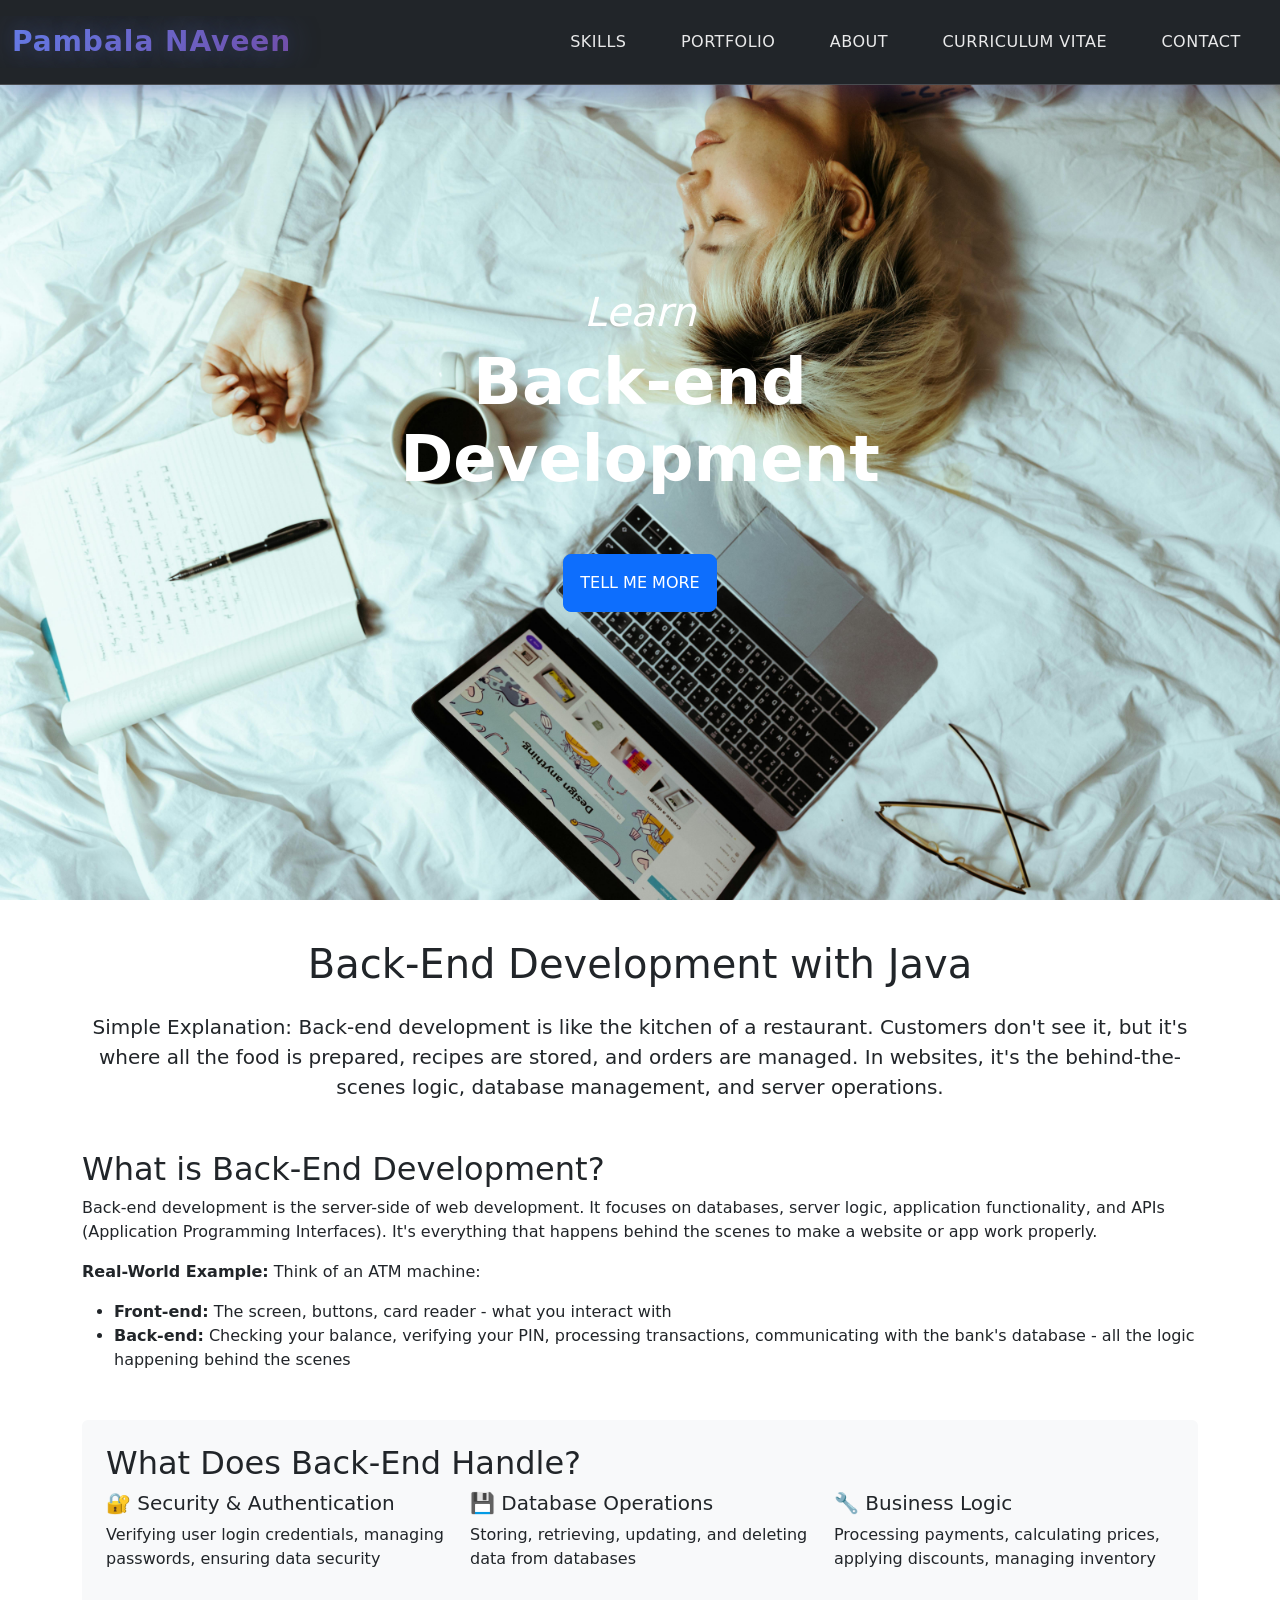
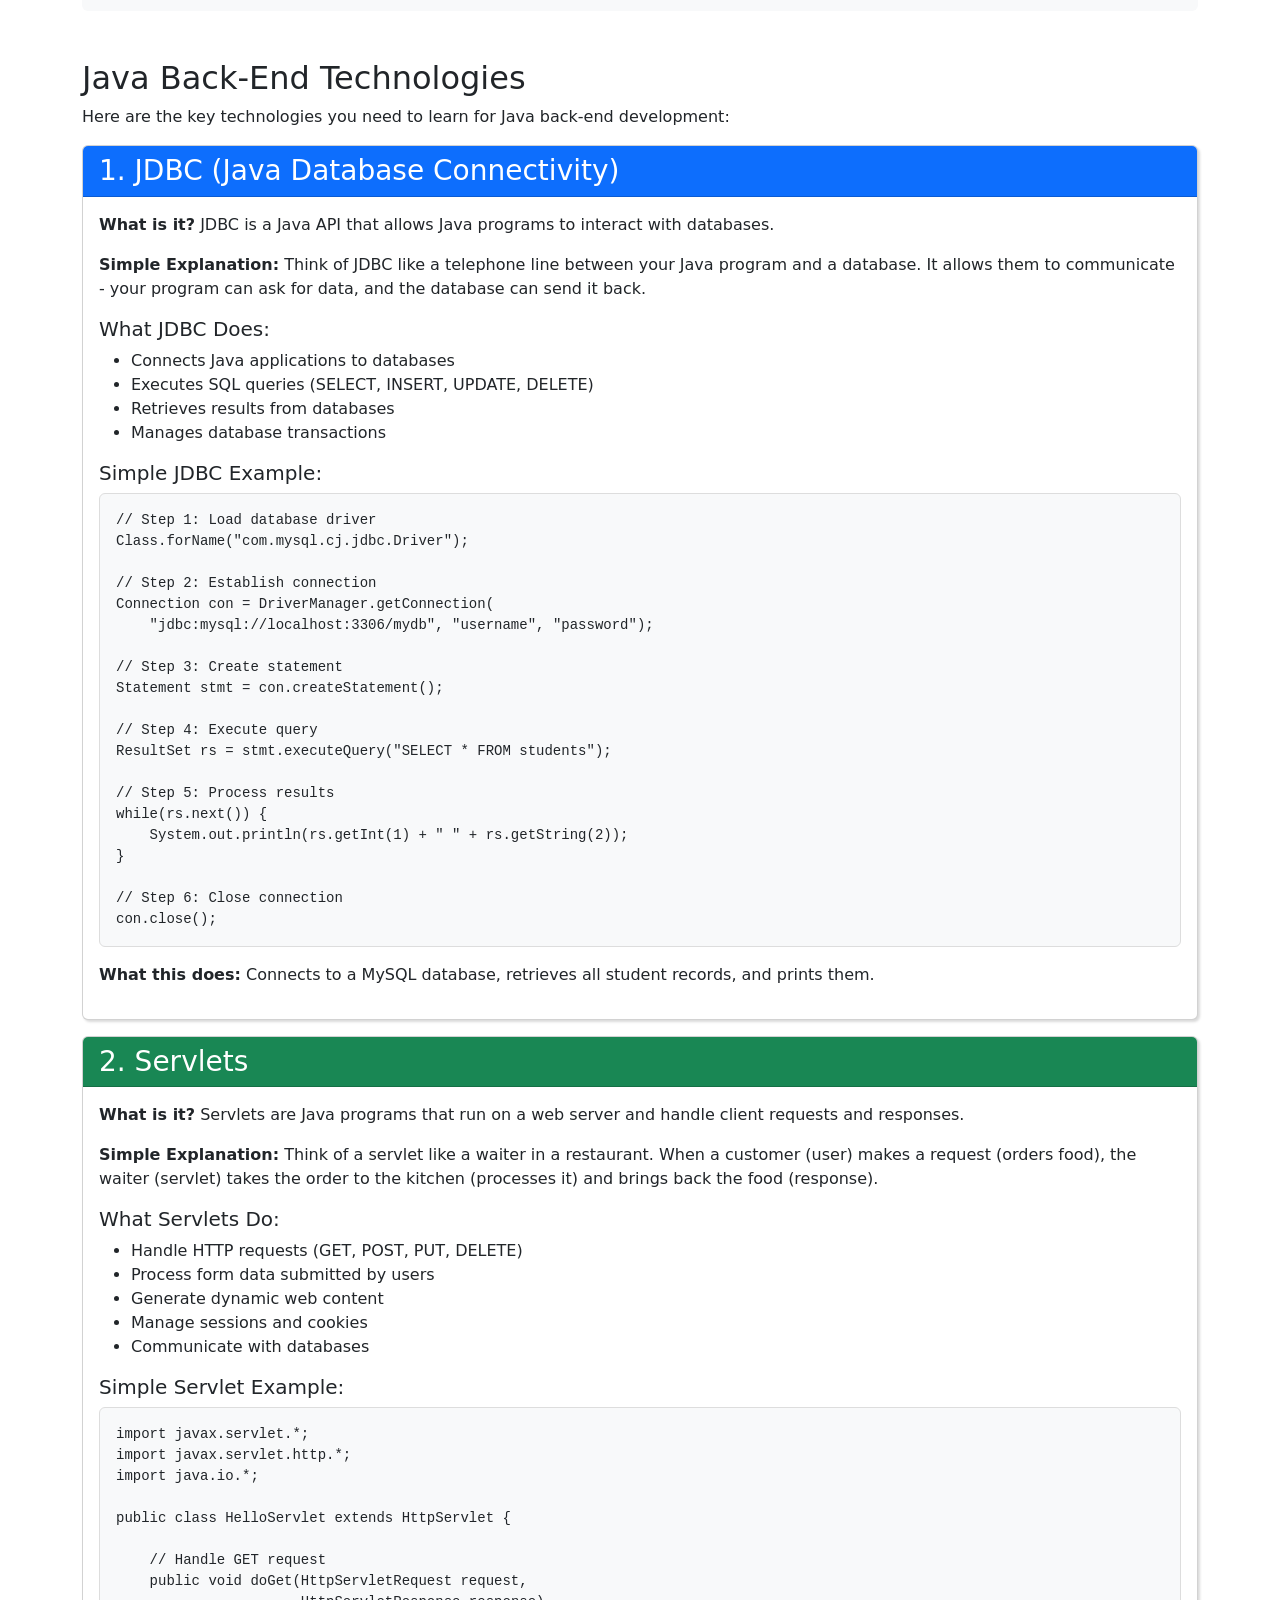
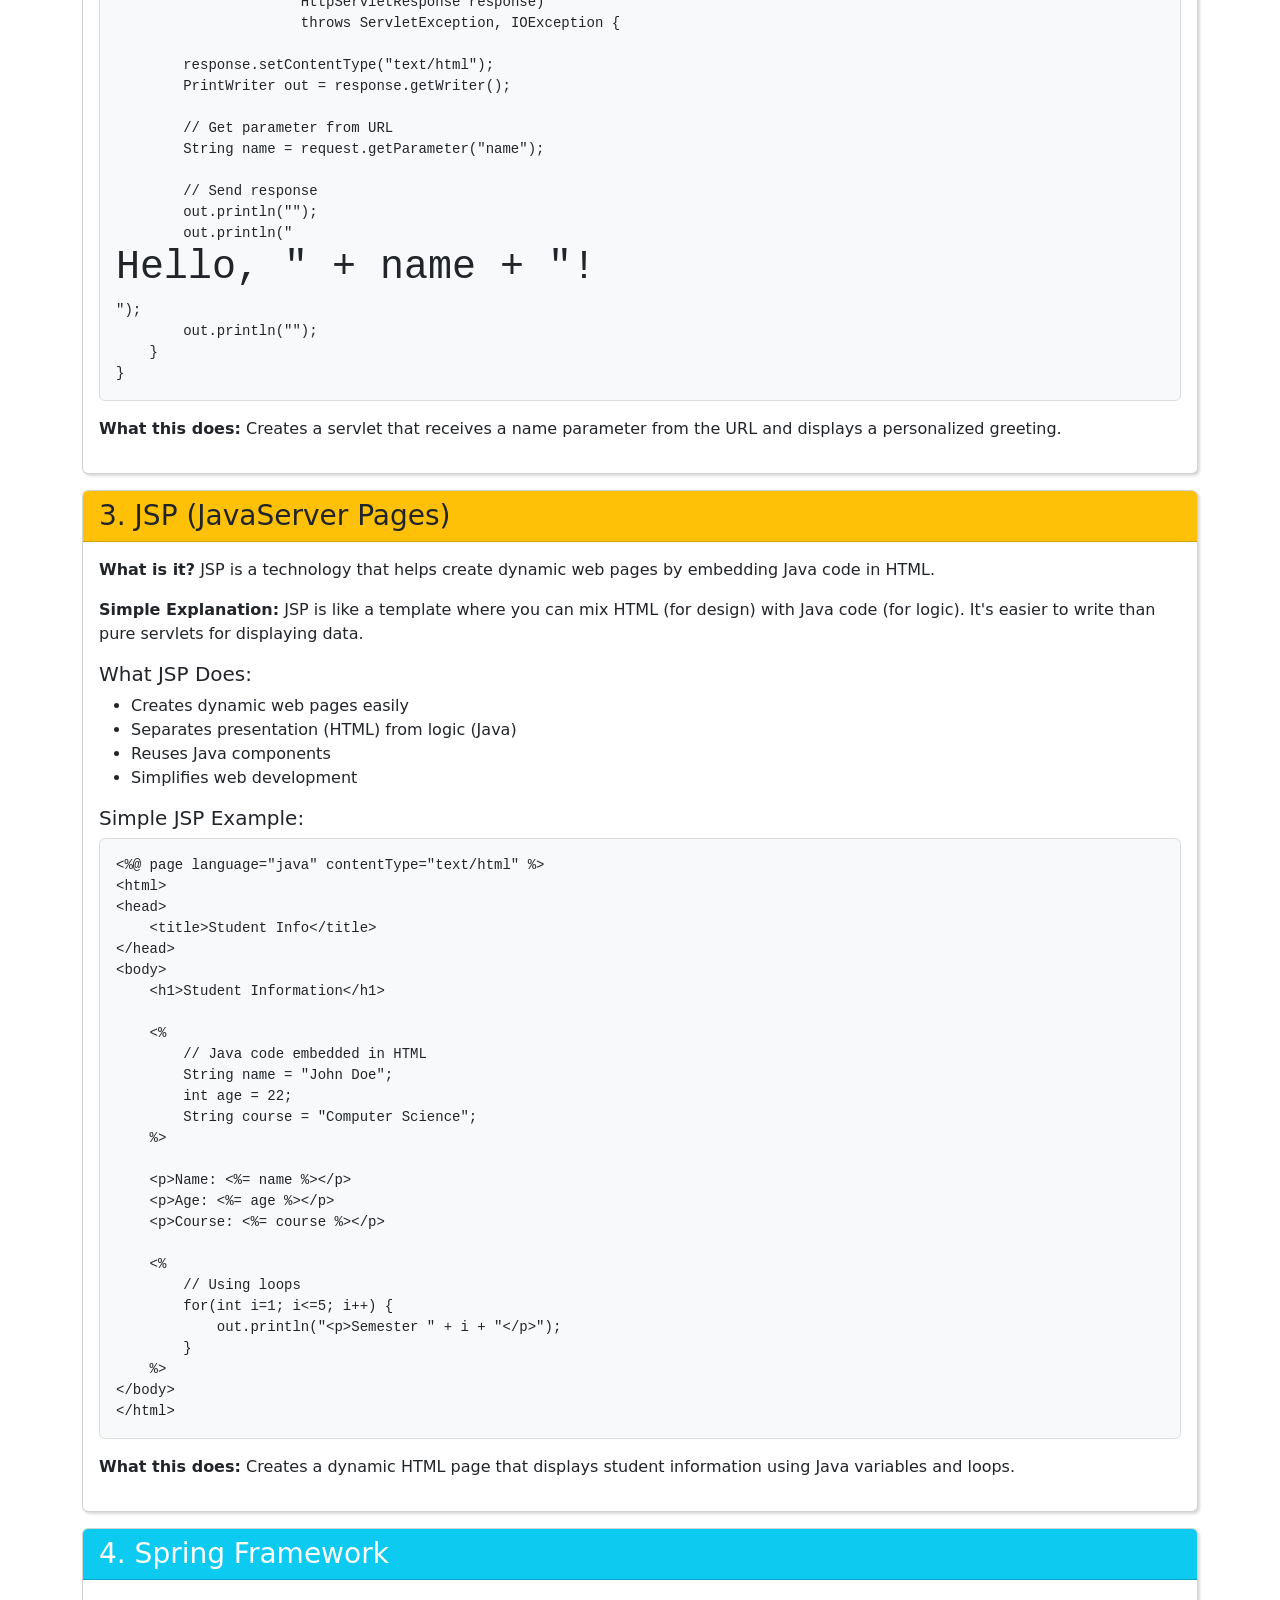
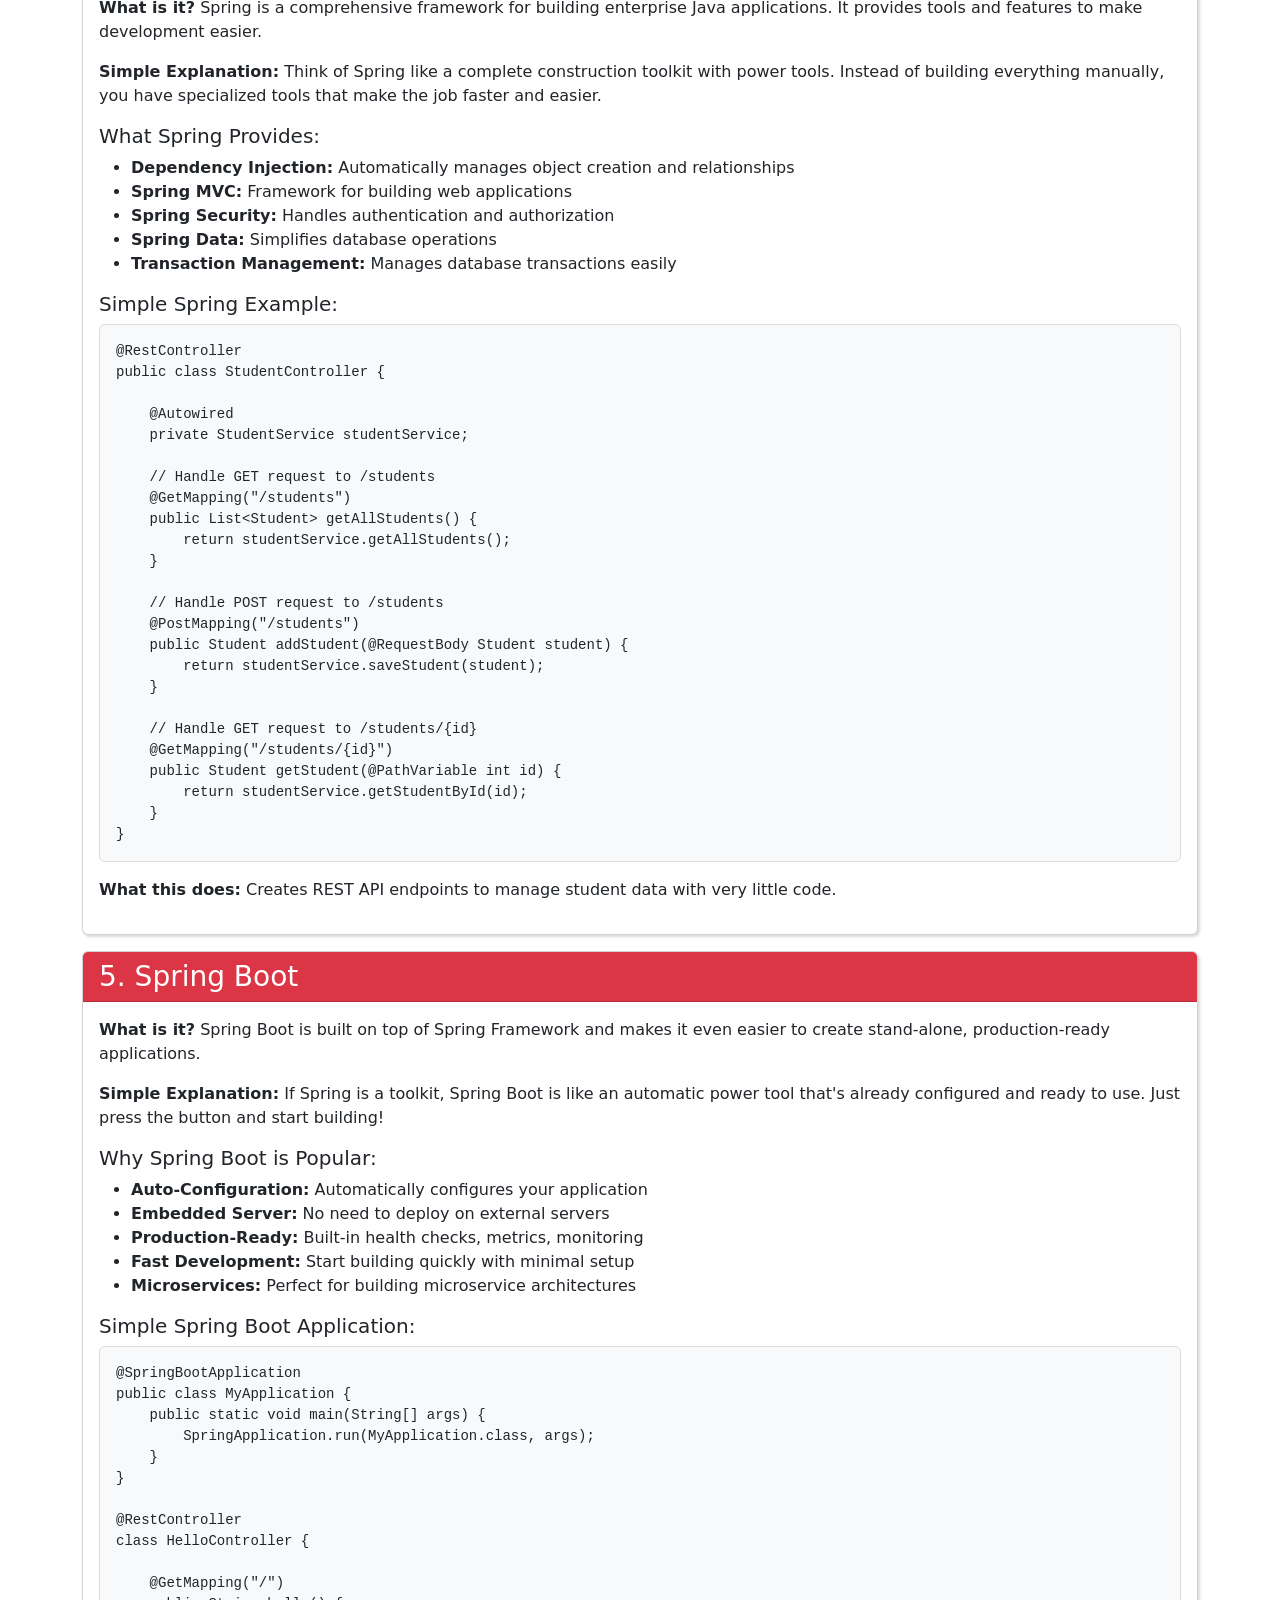
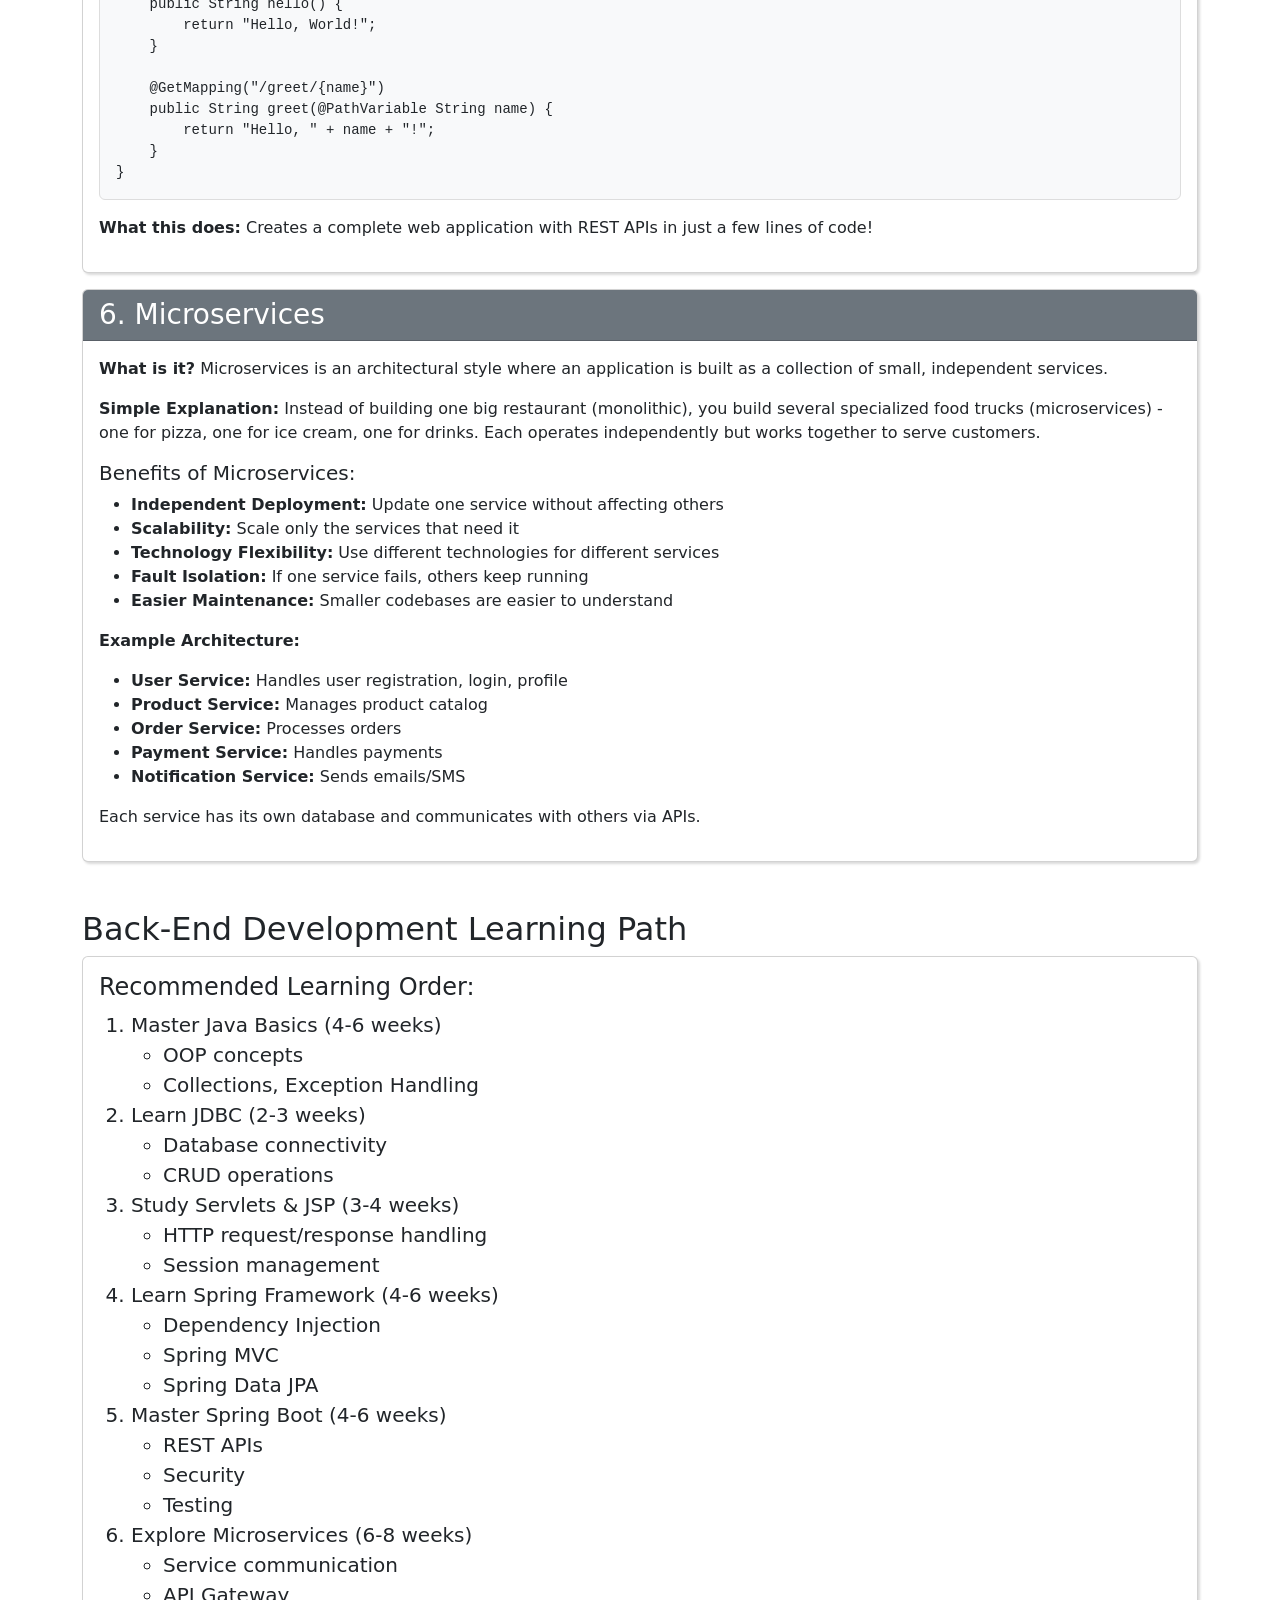
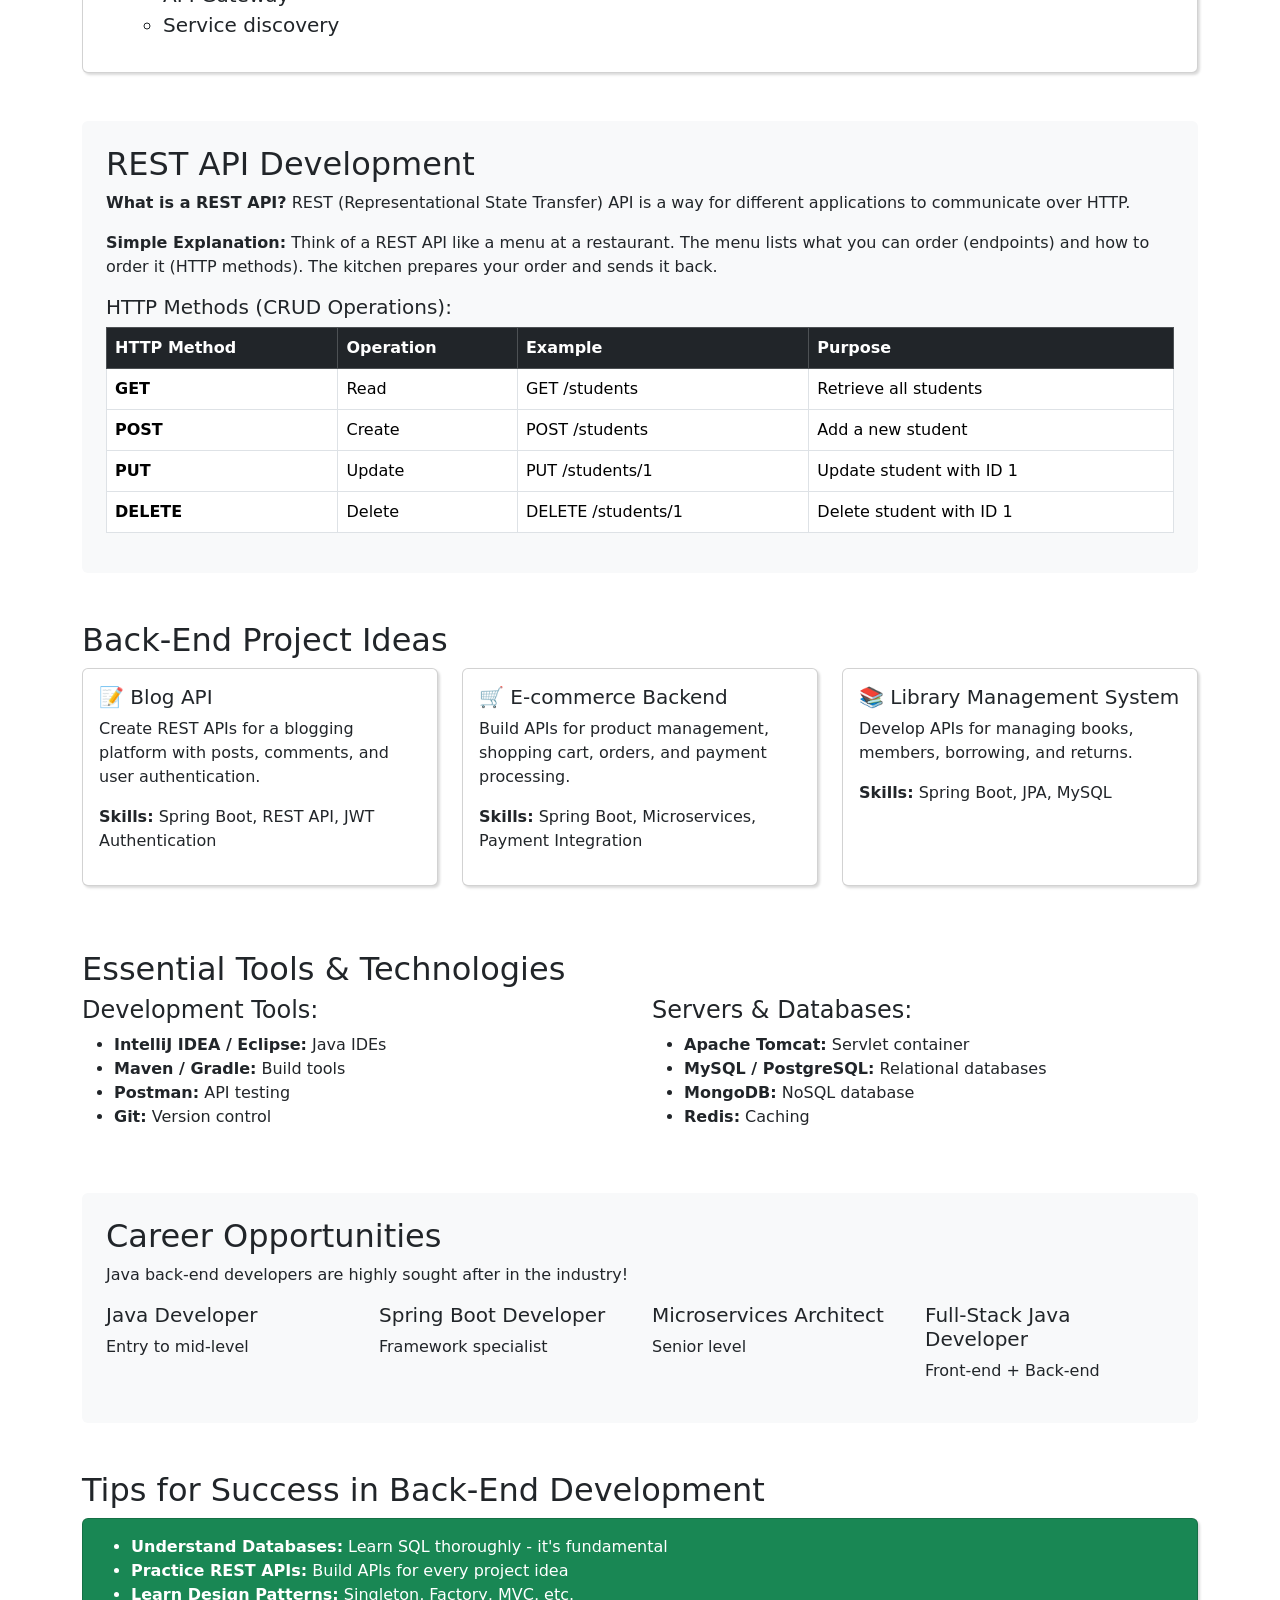
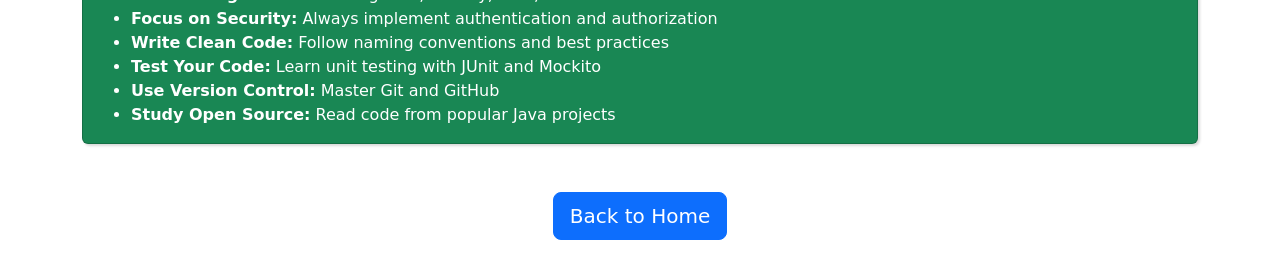
==== commit 536aff16: "changes" ====
--- a/Back-end-development.html
+++ b/Back-end-development.html
@@ -18,7 +18,7 @@
     <header class="bg-dark fixed-top">
         <nav class="container-xxl navbar navbar-expand-lg py-3 bg-dark navbar-dark">
             <div class="container-fluid">
-                <a class="navbar-brand fw-bold fs-3" href="index.html">Pambala Naveen</a>
+                <a class="navbar-brand fw-bold fs-3" href="index.html">Pambala NAveen</a>
                 <button class="navbar-toggler" type="button" data-bs-toggle="collapse"
                     data-bs-target="#navbarSupportedContent" aria-controls="navbarSupportedContent"
                     aria-expanded="false" aria-label="Toggle navigation">
